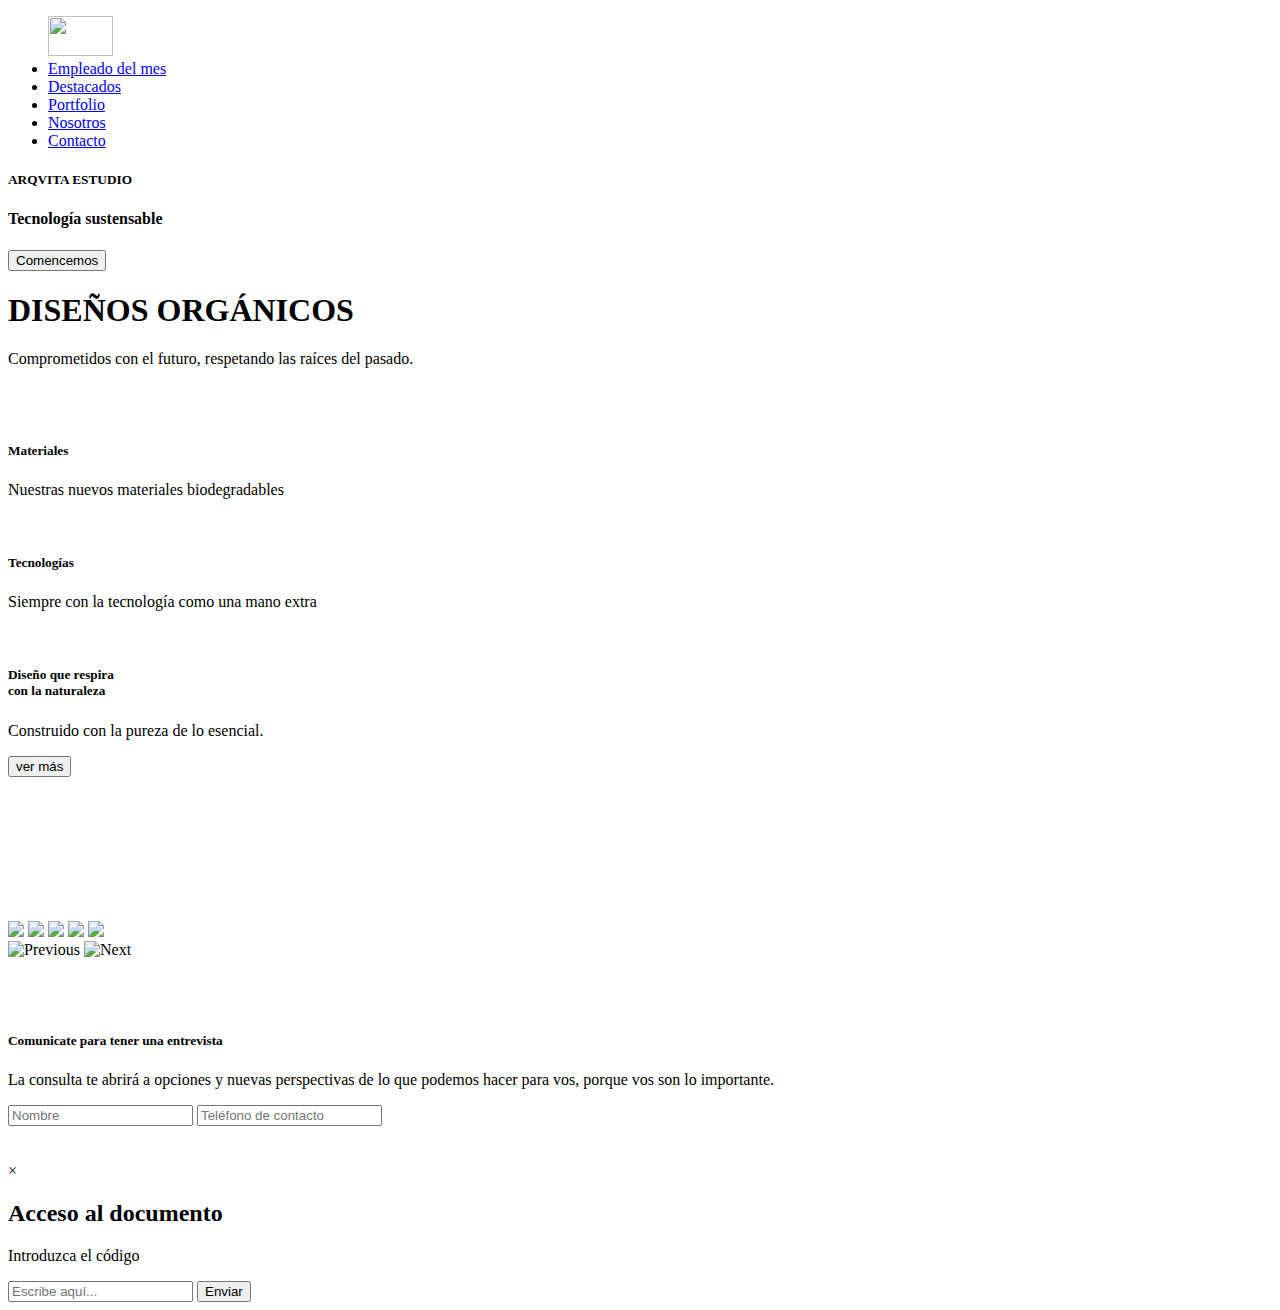
==== index.html @ 4ace9821 "Create index.html" ====
<!DOCTYPE html>
<html lang="en">

<head>
    <meta charset="UTF-8">
    <meta name="viewport" content="width=device-width, initial-scale=1.0">
    <title>ARQVITA</title>
    <link rel="shortcut icon" href="./img/logo.png" type="image/x-icon">
    <link rel="stylesheet" href="CSS/estilos.css">

    <link rel="preconnect" href="https://fonts.googleapis.com">
    <link rel="preconnect" href="https://fonts.gstatic.com" crossorigin>
    <link href="https://fonts.googleapis.com/css2?family=Jura:wght@300..700&display=swap" rel="stylesheet">

    <link rel="preconnect" href="https://fonts.googleapis.com">
    <link rel="preconnect" href="https://fonts.gstatic.com" crossorigin>
    <link
        href="https://fonts.googleapis.com/css2?family=Inter:ital,opsz,wght@0,14..32,100..900;1,14..32,100..900&display=swap"
        rel="stylesheet">
</head>

<body>

    <nav>
        <ul>
            <img src="./img/Artboard 2 1.png" alt="" class="logo" style="width: 65px; height: 40px;">
            <img src="./img/Circled Menu.png" alt="" class="filtro">
            <li><a href="#">Empleado del mes</a></li>
            <li><a href="#">Destacados</a></li>
            <li><a href="#">Portfolio</a></li>
            <li><a href="#">Nosotros</a></li>
            <li><a href="#">Contacto</a></li>
        </ul>
    </nav>

        <section class="seccion-1">
            <div class="parallax parallax-bg-2"></div>
            <div class="item-1">
                <div class="texto-1">
                    <h5>ARQVITA ESTUDIO</h5>
                    <h4>Tecnología sustensable</h4>
                </div>

                <div class="boton-1">
                    <button>Comencemos</button>
                    <img src="./img/flecha-grande.png" alt="">
                </div>
            </div>

            <div class="item-2">
                <h1>DISEÑOS ORGÁNICOS</h1>
                <p>Comprometidos con el futuro, respetando las raíces del pasado.</p>
            </div>
        </section>

    <section class="seccion-2">
        <div class="item2-1">
            <img src="./img/flecha-abajo-up.png" alt="" class="flecha-abajo">
            <img src="./img/Subtract.png" alt="" class="sustract">
            <img src="./img/Subtract-grande.png" alt="" class="sustract-grande">
        </div>

        <div class="item2-2">

            <div class="cuadrados">
                <div class="cuadrado1"></div>
                <div class="cuadrado2"></div>
            </div>

            <div class="item2-3">

                <div class="item2-izq">
                    <img src="./img/materiales.png" alt="">
                    <div class="text-1">
                        <h5>Materiales</h5>
                        <p>Nuestras nuevos materiales biodegradables</p>
                    </div>
                </div>

                <div class="item2-der">
                    <img src="./img/materiales2.png" alt="">
                    <div class="text-2">
                        <h5>Tecnologías</h5>
                        <p>Siempre con la tecnología como una mano extra </p>
                    </div>
                </div>
            </div>
        </div>


    </section>

    <section class="seccion-3">

        <div class="item3-izq">
            <div class="item3-izq-1">
                <img src="./img/contenedor-cards.png" alt="" class="contenedor">
                <img src="./img/contenedor-grande.png" alt="" class="contenedor-grande">
                <h5>Diseño que respira <br> con la naturaleza</h5>
                <p>Construido con la pureza de lo esencial.</p>
                <button>ver más</button>
            </div>

            <div class="item3-izq-2">
                <div class="grupo-1">
                    <img src="./img/roca1.png" alt="">
                    <img src="./img/roca2.png" alt="">
                </div>

                <div class="grupo-2">
                    <img src="./img/roca3.png" alt="">
                    <img src="./img/roca4.png" alt="">
                </div>
            </div>

            <div class="item3-izq-3">
                <div class="dos-cards">
                    <img src="./img/fiona.png" alt="">
                    <img src="./img/texid.png" alt="" class="texid">
                </div>
            </div>

            <div class="flechas">
                <div class="primeras">
                    <img src="./img/flecha-costado-derecha.png" alt="" class="flecha-costado-derecha">
                    <img src="./img/flecha-costado-derecha.png" alt="" class="flecha-costado-derecha">
                </div>

                <div class="segundas">
                    <img src="./img/flecha-costado-izquierda.png" alt="" class="flecha-costado-izquierda">
                    <img src="./img/flecha-costado-izquierda.png" alt="" class="flecha-costado-izquierda">
                </div>
            </div>

        </div>

        <div class="item3-der">
            <img src="./img/contenedor-redes.png" alt="" class="contenedor-redes">

            <div class="elementos">
                <img src="./img/redes.png" alt="" class="redes">
                <img src="./img/arriba.png" alt="" class="flecha-up">
                <img src="./img/fondos.png" alt="" class="fondo">
                <img src="./img/abajo.png" alt="" class="flecha-down">
            </div>
        </div>

    </section>

    <section class="seccion-4">
        <img src="./img/empleado-grande.png" alt="" class="empleado-grande">
        <img src="./img/empleado-chico.png" alt="" class="empleado-chico">
    </section>

    <section class="seccion-4">

        <div class="carousel">
            <div class="carousel-container">
                <img class="carousel-item carousel-item-1" src="./img/premio-uno.png"></img>
                <img class="carousel-item carousel-item-2" src="./img/premio-dos.png"></img>
                <img class="carousel-item carousel-item-3" src="./img/premio-tres.png"></img>
                <img class="carousel-item carousel-item-4" src="./img/premio-cuatro.png"></img>
                <img class="carousel-item carousel-item-5" src="./img/premio-cinco.png"></img>
            </div>
            <div class="carousel-controls">
                <img src="./img/left.png" alt="Previous" class="carousel-control previous" />
                <img src="./img/right.png" alt="Next" class="carousel-control next" />
            </div>
        </div>

        <img src="./img/diseñador.png" alt="" class="diseñador" style="margin-bottom: 30px;">

    </section>

    <section class="seccion-5" style="margin-bottom: 0px; margin-top: 15vh; margin-top: 0;" >

        <div class="parallax parallax-bg-3"></div>

        <div class="item-5-izq">
            <img src="./img/contenedor-entrevista.png" alt="">
            <h5>Comunicate para tener una entrevista</h5>
            <p>La consulta te abrirá a opciones y nuevas perspectivas de lo que podemos hacer para vos, porque vos son
                lo importante.</p>
            <input type="text" placeholder="Nombre" id="inputs">
            <input type="text" placeholder="Teléfono de contacto" id="inputs">
        </div>

        <div class="item-5-der">
            <img src="./img/asistente.png" alt="" class="asistente-grande">
            <img src="./img/asistente-chico.png" alt="" class="asistente-chico">
        </div>
    </section>

    <footer>
        <img src="./img/footer-grande.png" alt="">
    </footer>


    <div id="popup" class="popup">
        <div class="popup-content">
            <span class="close-btn">&times;</span>
            <h2>Acceso al documento</h2>
            <p>Introduzca el código</p>
            <input type="text" id="popup-input" placeholder="Escribe aquí...">
            <button id="submit-btn">Enviar</button>
        </div>
    </div>

    <script>
        document.addEventListener('DOMContentLoaded', function () {
            var popup = document.getElementById('popup');
            var input = document.getElementById('popup-input');
            var submitBtn = document.getElementById('submit-btn');
            var closeBtn = document.querySelector('.close-btn');

            function showPopup() {
                popup.style.display = 'block';
            }

            function hidePopup() {
                popup.style.display = 'none';
            }

            submitBtn.addEventListener('click', function () {
                var code = input.value.trim();
                if (code === 'L4NU3V4P13L') {
                    window.location.href = 'Validación de código.html';
                } else {
                    alert('Código incorrecto');
                }
            });

            closeBtn.addEventListener('click', hidePopup);

        });
    </script>

    <script src="JS/interaccion.js"></script>

</body>

</html>
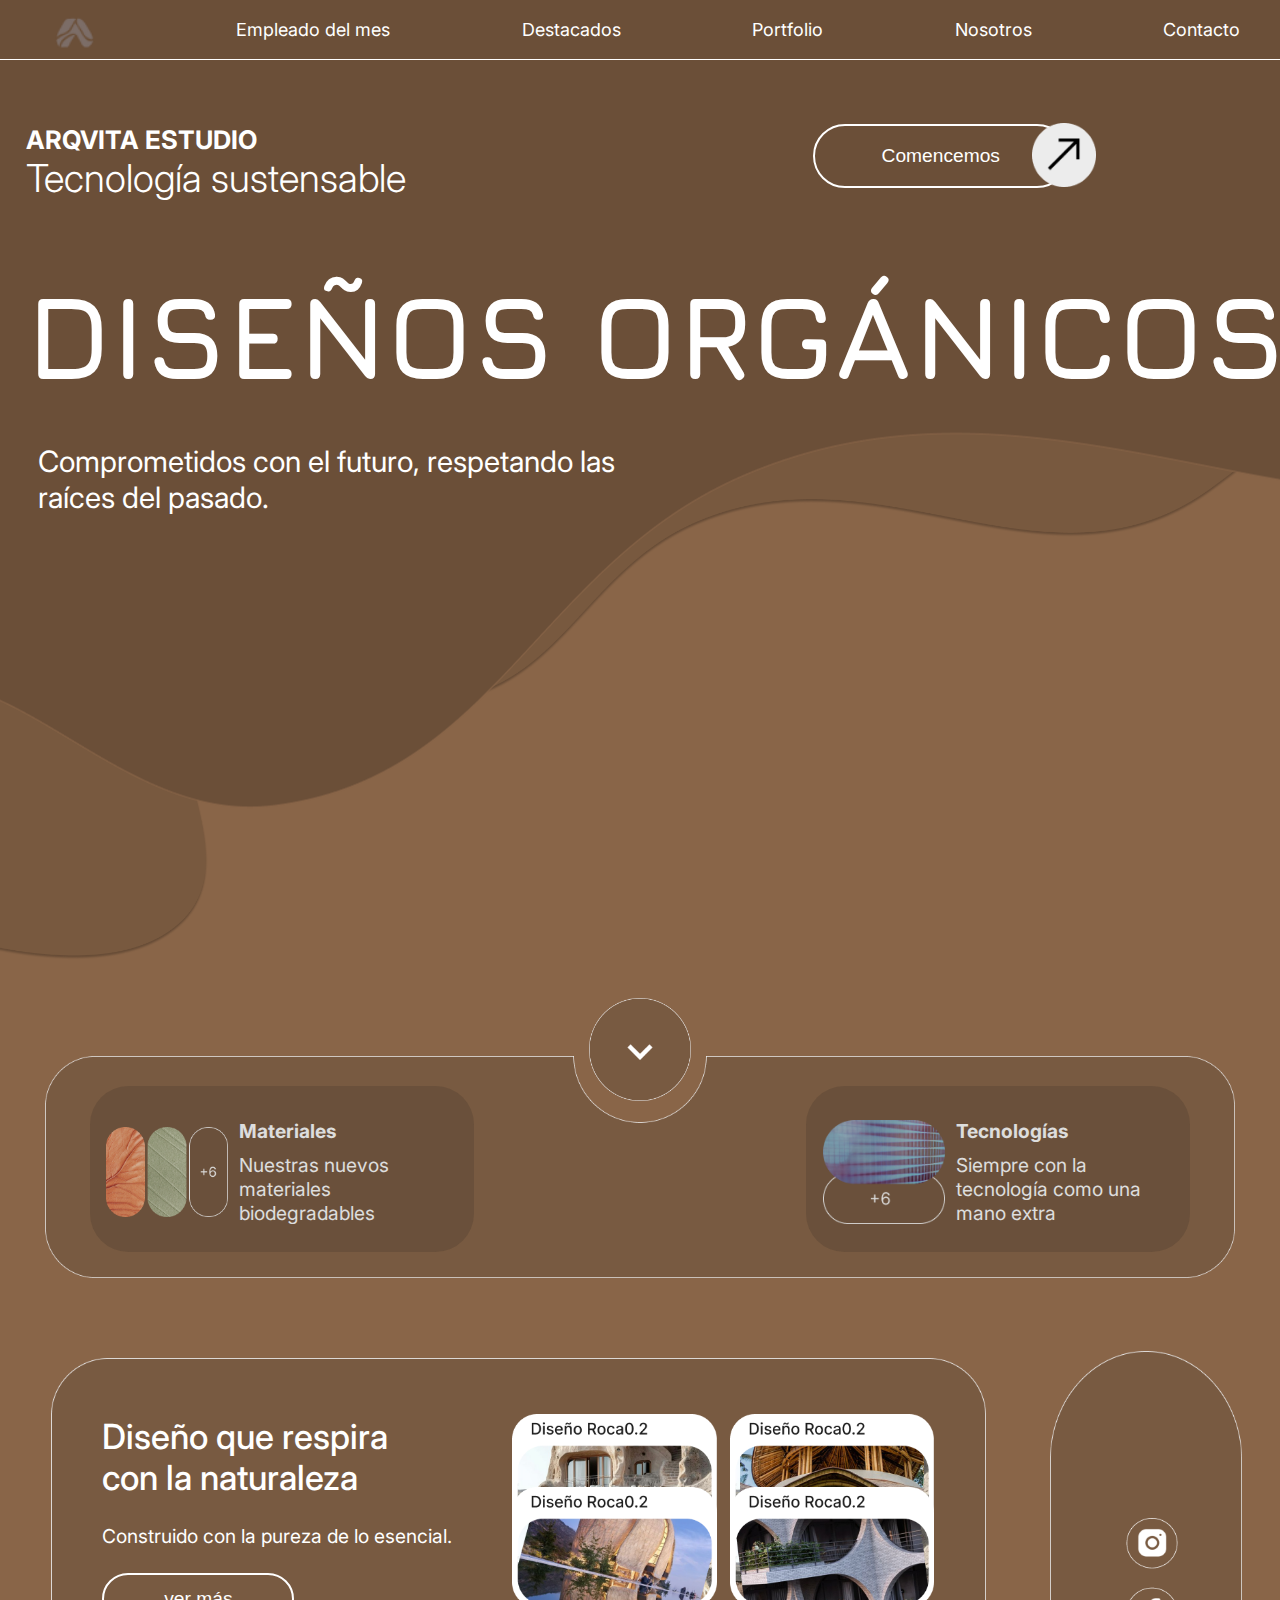
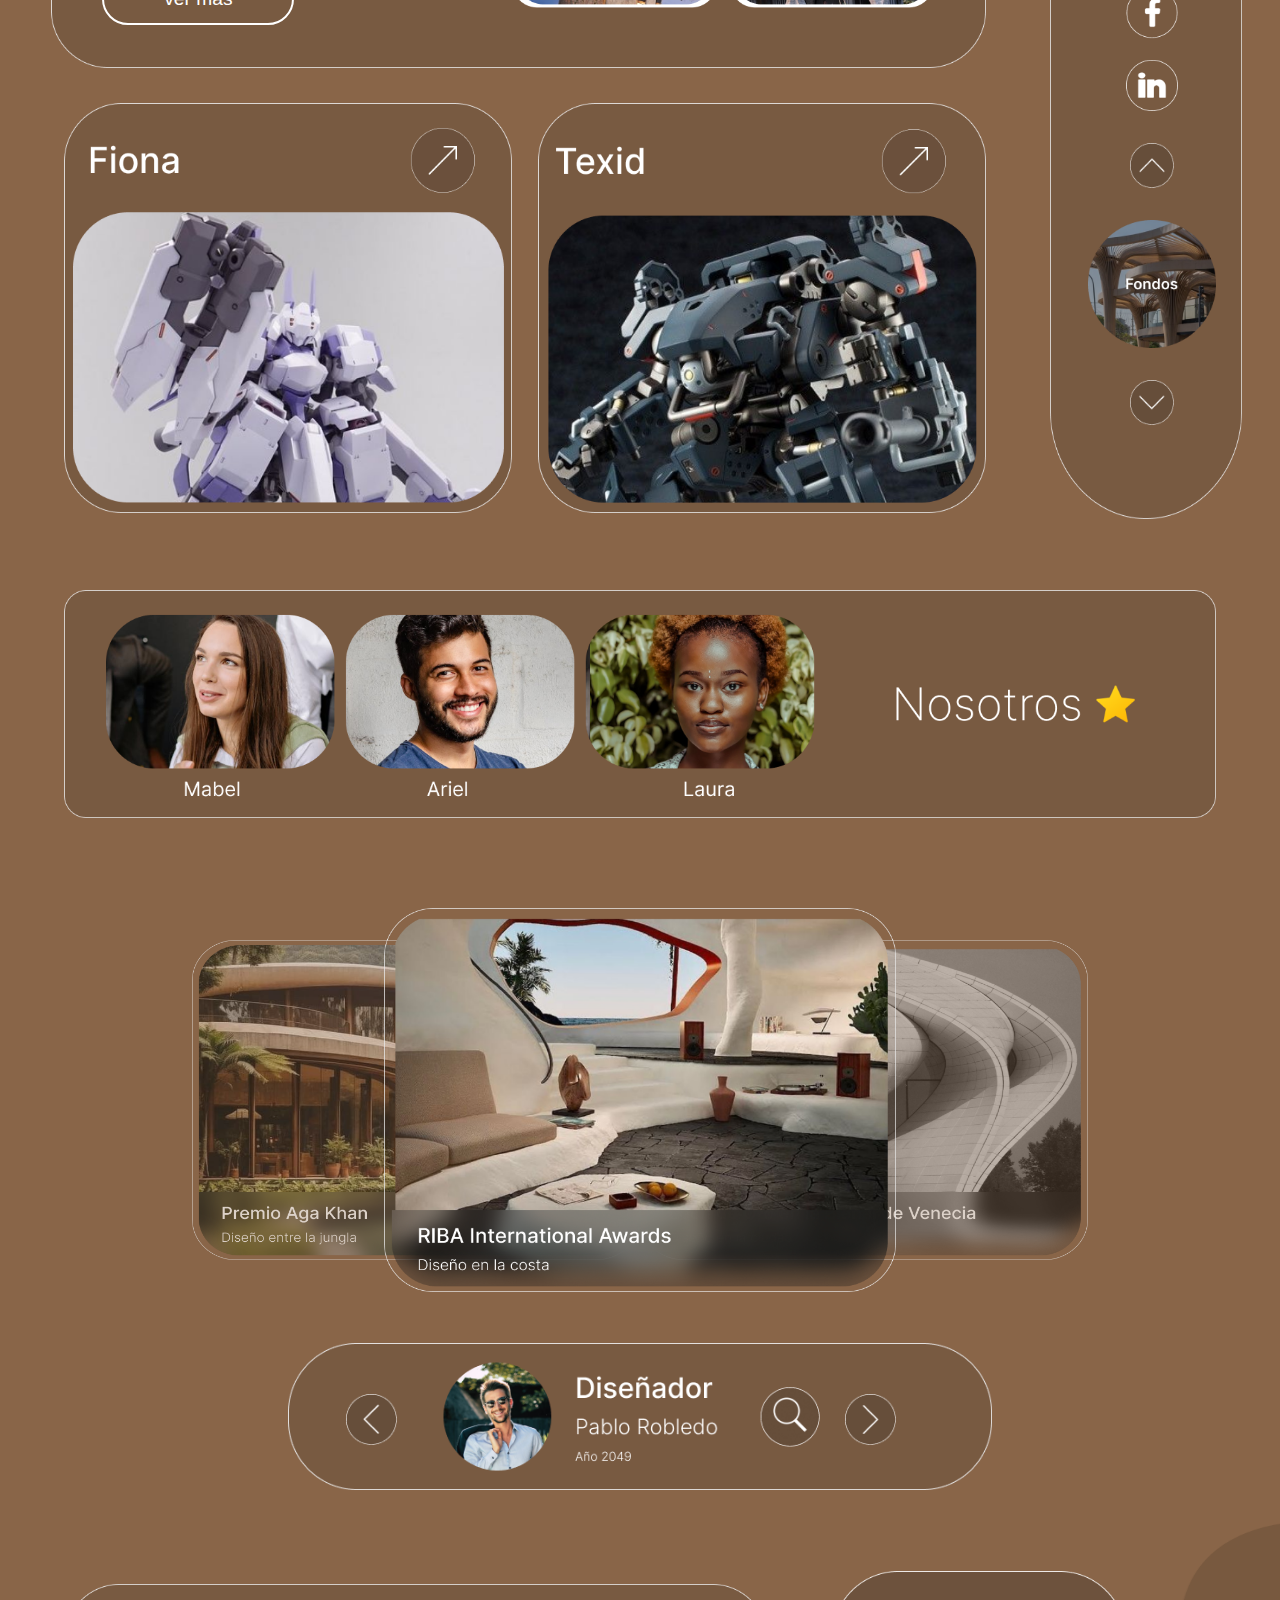
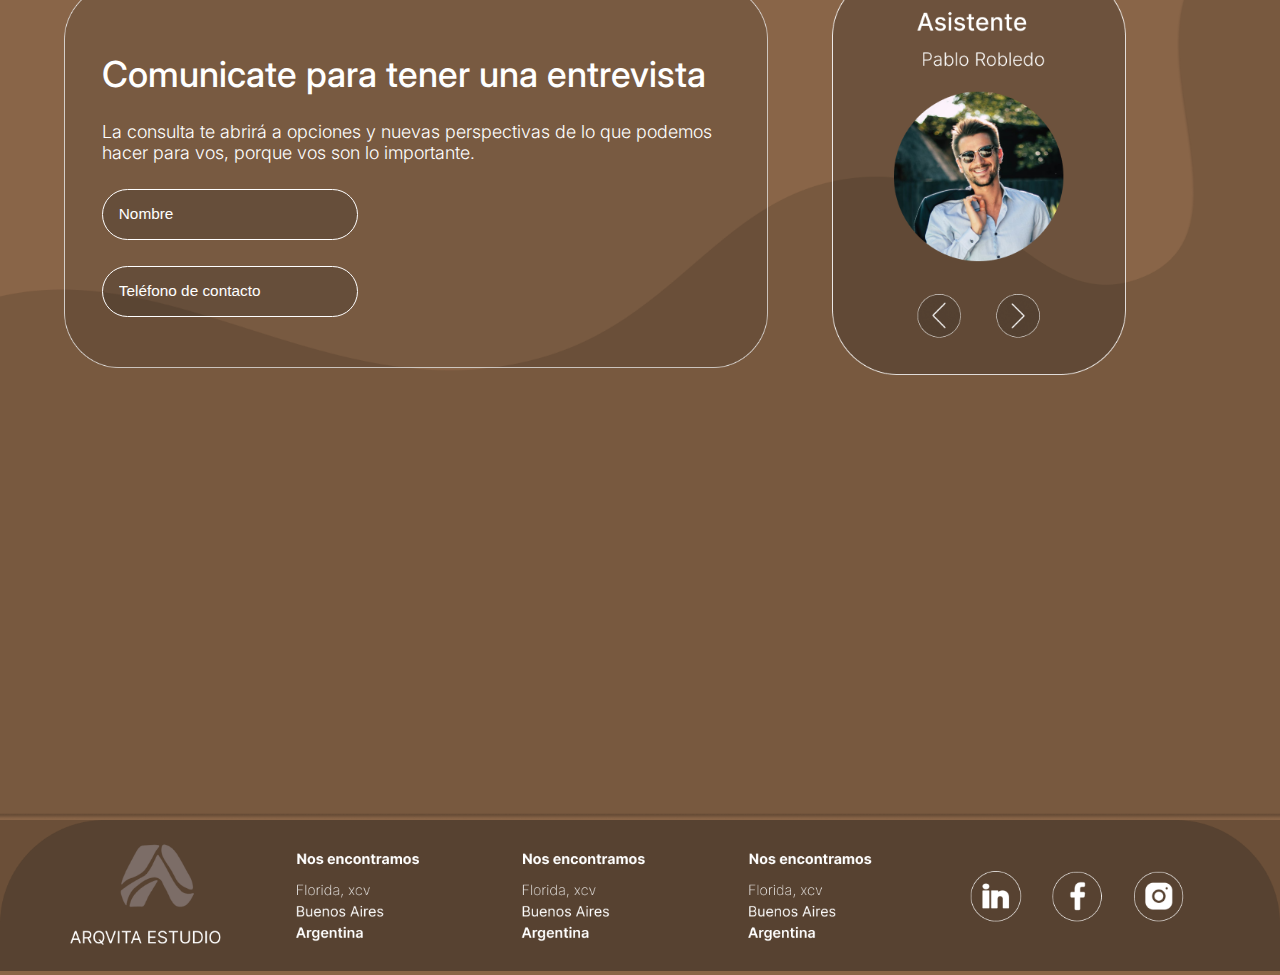
==== commit a430af2a: "Add files via upload" ====
--- a/index.html
+++ b/index.html
@@ -1,242 +1,242 @@
-<!DOCTYPE html>
-<html lang="en">
-
-<head>
-    <meta charset="UTF-8">
-    <meta name="viewport" content="width=device-width, initial-scale=1.0">
-    <title>ARQVITA</title>
-    <link rel="shortcut icon" href="./img/logo.png" type="image/x-icon">
-    <link rel="stylesheet" href="CSS/estilos.css">
-
-    <link rel="preconnect" href="https://fonts.googleapis.com">
-    <link rel="preconnect" href="https://fonts.gstatic.com" crossorigin>
-    <link href="https://fonts.googleapis.com/css2?family=Jura:wght@300..700&display=swap" rel="stylesheet">
-
-    <link rel="preconnect" href="https://fonts.googleapis.com">
-    <link rel="preconnect" href="https://fonts.gstatic.com" crossorigin>
-    <link
-        href="https://fonts.googleapis.com/css2?family=Inter:ital,opsz,wght@0,14..32,100..900;1,14..32,100..900&display=swap"
-        rel="stylesheet">
-</head>
-
-<body>
-
-    <nav>
-        <ul>
-            <img src="./img/Artboard 2 1.png" alt="" class="logo" style="width: 65px; height: 40px;">
-            <img src="./img/Circled Menu.png" alt="" class="filtro">
-            <li><a href="#">Empleado del mes</a></li>
-            <li><a href="#">Destacados</a></li>
-            <li><a href="#">Portfolio</a></li>
-            <li><a href="#">Nosotros</a></li>
-            <li><a href="#">Contacto</a></li>
-        </ul>
-    </nav>
-
-        <section class="seccion-1">
-            <div class="parallax parallax-bg-2"></div>
-            <div class="item-1">
-                <div class="texto-1">
-                    <h5>ARQVITA ESTUDIO</h5>
-                    <h4>Tecnología sustensable</h4>
-                </div>
-
-                <div class="boton-1">
-                    <button>Comencemos</button>
-                    <img src="./img/flecha-grande.png" alt="">
-                </div>
-            </div>
-
-            <div class="item-2">
-                <h1>DISEÑOS ORGÁNICOS</h1>
-                <p>Comprometidos con el futuro, respetando las raíces del pasado.</p>
-            </div>
-        </section>
-
-    <section class="seccion-2">
-        <div class="item2-1">
-            <img src="./img/flecha-abajo-up.png" alt="" class="flecha-abajo">
-            <img src="./img/Subtract.png" alt="" class="sustract">
-            <img src="./img/Subtract-grande.png" alt="" class="sustract-grande">
-        </div>
-
-        <div class="item2-2">
-
-            <div class="cuadrados">
-                <div class="cuadrado1"></div>
-                <div class="cuadrado2"></div>
-            </div>
-
-            <div class="item2-3">
-
-                <div class="item2-izq">
-                    <img src="./img/materiales.png" alt="">
-                    <div class="text-1">
-                        <h5>Materiales</h5>
-                        <p>Nuestras nuevos materiales biodegradables</p>
-                    </div>
-                </div>
-
-                <div class="item2-der">
-                    <img src="./img/materiales2.png" alt="">
-                    <div class="text-2">
-                        <h5>Tecnologías</h5>
-                        <p>Siempre con la tecnología como una mano extra </p>
-                    </div>
-                </div>
-            </div>
-        </div>
-
-
-    </section>
-
-    <section class="seccion-3">
-
-        <div class="item3-izq">
-            <div class="item3-izq-1">
-                <img src="./img/contenedor-cards.png" alt="" class="contenedor">
-                <img src="./img/contenedor-grande.png" alt="" class="contenedor-grande">
-                <h5>Diseño que respira <br> con la naturaleza</h5>
-                <p>Construido con la pureza de lo esencial.</p>
-                <button>ver más</button>
-            </div>
-
-            <div class="item3-izq-2">
-                <div class="grupo-1">
-                    <img src="./img/roca1.png" alt="">
-                    <img src="./img/roca2.png" alt="">
-                </div>
-
-                <div class="grupo-2">
-                    <img src="./img/roca3.png" alt="">
-                    <img src="./img/roca4.png" alt="">
-                </div>
-            </div>
-
-            <div class="item3-izq-3">
-                <div class="dos-cards">
-                    <img src="./img/fiona.png" alt="">
-                    <img src="./img/texid.png" alt="" class="texid">
-                </div>
-            </div>
-
-            <div class="flechas">
-                <div class="primeras">
-                    <img src="./img/flecha-costado-derecha.png" alt="" class="flecha-costado-derecha">
-                    <img src="./img/flecha-costado-derecha.png" alt="" class="flecha-costado-derecha">
-                </div>
-
-                <div class="segundas">
-                    <img src="./img/flecha-costado-izquierda.png" alt="" class="flecha-costado-izquierda">
-                    <img src="./img/flecha-costado-izquierda.png" alt="" class="flecha-costado-izquierda">
-                </div>
-            </div>
-
-        </div>
-
-        <div class="item3-der">
-            <img src="./img/contenedor-redes.png" alt="" class="contenedor-redes">
-
-            <div class="elementos">
-                <img src="./img/redes.png" alt="" class="redes">
-                <img src="./img/arriba.png" alt="" class="flecha-up">
-                <img src="./img/fondos.png" alt="" class="fondo">
-                <img src="./img/abajo.png" alt="" class="flecha-down">
-            </div>
-        </div>
-
-    </section>
-
-    <section class="seccion-4">
-        <img src="./img/empleado-grande.png" alt="" class="empleado-grande">
-        <img src="./img/empleado-chico.png" alt="" class="empleado-chico">
-    </section>
-
-    <section class="seccion-4">
-
-        <div class="carousel">
-            <div class="carousel-container">
-                <img class="carousel-item carousel-item-1" src="./img/premio-uno.png"></img>
-                <img class="carousel-item carousel-item-2" src="./img/premio-dos.png"></img>
-                <img class="carousel-item carousel-item-3" src="./img/premio-tres.png"></img>
-                <img class="carousel-item carousel-item-4" src="./img/premio-cuatro.png"></img>
-                <img class="carousel-item carousel-item-5" src="./img/premio-cinco.png"></img>
-            </div>
-            <div class="carousel-controls">
-                <img src="./img/left.png" alt="Previous" class="carousel-control previous" />
-                <img src="./img/right.png" alt="Next" class="carousel-control next" />
-            </div>
-        </div>
-
-        <img src="./img/diseñador.png" alt="" class="diseñador" style="margin-bottom: 30px;">
-
-    </section>
-
-    <section class="seccion-5" style="margin-bottom: 0px; margin-top: 15vh; margin-top: 0;" >
-
-        <div class="parallax parallax-bg-3"></div>
-
-        <div class="item-5-izq">
-            <img src="./img/contenedor-entrevista.png" alt="">
-            <h5>Comunicate para tener una entrevista</h5>
-            <p>La consulta te abrirá a opciones y nuevas perspectivas de lo que podemos hacer para vos, porque vos son
-                lo importante.</p>
-            <input type="text" placeholder="Nombre" id="inputs">
-            <input type="text" placeholder="Teléfono de contacto" id="inputs">
-        </div>
-
-        <div class="item-5-der">
-            <img src="./img/asistente.png" alt="" class="asistente-grande">
-            <img src="./img/asistente-chico.png" alt="" class="asistente-chico">
-        </div>
-    </section>
-
-    <footer>
-        <img src="./img/footer-grande.png" alt="">
-    </footer>
-
-
-    <div id="popup" class="popup">
-        <div class="popup-content">
-            <span class="close-btn">&times;</span>
-            <h2>Acceso al documento</h2>
-            <p>Introduzca el código</p>
-            <input type="text" id="popup-input" placeholder="Escribe aquí...">
-            <button id="submit-btn">Enviar</button>
-        </div>
-    </div>
-
-    <script>
-        document.addEventListener('DOMContentLoaded', function () {
-            var popup = document.getElementById('popup');
-            var input = document.getElementById('popup-input');
-            var submitBtn = document.getElementById('submit-btn');
-            var closeBtn = document.querySelector('.close-btn');
-
-            function showPopup() {
-                popup.style.display = 'block';
-            }
-
-            function hidePopup() {
-                popup.style.display = 'none';
-            }
-
-            submitBtn.addEventListener('click', function () {
-                var code = input.value.trim();
-                if (code === 'L4NU3V4P13L') {
-                    window.location.href = 'Validación de código.html';
-                } else {
-                    alert('Código incorrecto');
-                }
-            });
-
-            closeBtn.addEventListener('click', hidePopup);
-
-        });
-    </script>
-
-    <script src="JS/interaccion.js"></script>
-
-</body>
-
-</html>
+<!DOCTYPE html>
+<html lang="en">
+
+<head>
+    <meta charset="UTF-8">
+    <meta name="viewport" content="width=device-width, initial-scale=1.0">
+    <title>ARQVITA</title>
+    <link rel="shortcut icon" href="./img/logo.png" type="image/x-icon">
+    <link rel="stylesheet" href="CSS/estilos.css">
+
+    <link rel="preconnect" href="https://fonts.googleapis.com">
+    <link rel="preconnect" href="https://fonts.gstatic.com" crossorigin>
+    <link href="https://fonts.googleapis.com/css2?family=Jura:wght@300..700&display=swap" rel="stylesheet">
+
+    <link rel="preconnect" href="https://fonts.googleapis.com">
+    <link rel="preconnect" href="https://fonts.gstatic.com" crossorigin>
+    <link
+        href="https://fonts.googleapis.com/css2?family=Inter:ital,opsz,wght@0,14..32,100..900;1,14..32,100..900&display=swap"
+        rel="stylesheet">
+</head>
+
+<body>
+
+    <nav>
+        <ul>
+            <img src="./img/Artboard 2 1.png" alt="" class="logo" style="width: 65px; height: 40px;">
+            <img src="./img/Circled Menu.png" alt="" class="filtro">
+            <li><a href="#">Empleado del mes</a></li>
+            <li><a href="#">Destacados</a></li>
+            <li><a href="#">Portfolio</a></li>
+            <li><a href="#">Nosotros</a></li>
+            <li><a href="#">Contacto</a></li>
+        </ul>
+    </nav>
+
+        <section class="seccion-1">
+            <div class="parallax parallax-bg-2"></div>
+            <div class="item-1">
+                <div class="texto-1">
+                    <h5>ARQVITA ESTUDIO</h5>
+                    <h4>Tecnología sustensable</h4>
+                </div>
+
+                <div class="boton-1">
+                    <button>Comencemos</button>
+                    <img src="./img/flecha-grande.png" alt="">
+                </div>
+            </div>
+
+            <div class="item-2">
+                <h1>DISEÑOS ORGÁNICOS</h1>
+                <p>Comprometidos con el futuro, respetando las raíces del pasado.</p>
+            </div>
+        </section>
+
+    <section class="seccion-2">
+        <div class="item2-1">
+            <img src="./img/flecha-abajo-up.png" alt="" class="flecha-abajo">
+            <img src="./img/Subtract.png" alt="" class="sustract">
+            <img src="./img/Subtract-grande.png" alt="" class="sustract-grande">
+        </div>
+
+        <div class="item2-2">
+
+            <div class="cuadrados">
+                <div class="cuadrado1"></div>
+                <div class="cuadrado2"></div>
+            </div>
+
+            <div class="item2-3">
+
+                <div class="item2-izq">
+                    <img src="./img/materiales.png" alt="">
+                    <div class="text-1">
+                        <h5>Materiales</h5>
+                        <p>Nuestras nuevos materiales biodegradables</p>
+                    </div>
+                </div>
+
+                <div class="item2-der">
+                    <img src="./img/materiales2.png" alt="">
+                    <div class="text-2">
+                        <h5>Tecnologías</h5>
+                        <p>Siempre con la tecnología como una mano extra </p>
+                    </div>
+                </div>
+            </div>
+        </div>
+
+
+    </section>
+
+    <section class="seccion-3">
+
+        <div class="item3-izq">
+            <div class="item3-izq-1">
+                <img src="./img/contenedor-cards.png" alt="" class="contenedor">
+                <img src="./img/contenedor-grande.png" alt="" class="contenedor-grande">
+                <h5>Diseño que respira <br> con la naturaleza</h5>
+                <p>Construido con la pureza de lo esencial.</p>
+                <button>ver más</button>
+            </div>
+
+            <div class="item3-izq-2">
+                <div class="grupo-1">
+                    <img src="./img/roca1.png" alt="">
+                    <img src="./img/roca2.png" alt="">
+                </div>
+
+                <div class="grupo-2">
+                    <img src="./img/roca3.png" alt="">
+                    <img src="./img/roca4.png" alt="">
+                </div>
+            </div>
+
+            <div class="item3-izq-3">
+                <div class="dos-cards">
+                    <img src="./img/fiona.png" alt="">
+                    <img src="./img/texid.png" alt="" class="texid">
+                </div>
+            </div>
+
+            <div class="flechas">
+                <div class="primeras">
+                    <img src="./img/flecha-costado-derecha.png" alt="" class="flecha-costado-derecha">
+                    <img src="./img/flecha-costado-derecha.png" alt="" class="flecha-costado-derecha">
+                </div>
+
+                <div class="segundas">
+                    <img src="./img/flecha-costado-izquierda.png" alt="" class="flecha-costado-izquierda">
+                    <img src="./img/flecha-costado-izquierda.png" alt="" class="flecha-costado-izquierda">
+                </div>
+            </div>
+
+        </div>
+
+        <div class="item3-der">
+            <img src="./img/contenedor-redes.png" alt="" class="contenedor-redes">
+
+            <div class="elementos">
+                <img src="./img/redes.png" alt="" class="redes">
+                <img src="./img/arriba.png" alt="" class="flecha-up">
+                <img src="./img/fondos.png" alt="" class="fondo">
+                <img src="./img/abajo.png" alt="" class="flecha-down">
+            </div>
+        </div>
+
+    </section>
+
+    <section class="seccion-4">
+        <img src="./img/empleado-grande.png" alt="" class="empleado-grande">
+        <img src="./img/empleado-chico.png" alt="" class="empleado-chico">
+    </section>
+
+    <section class="seccion-4">
+
+        <div class="carousel">
+            <div class="carousel-container">
+                <img class="carousel-item carousel-item-1" src="./img/premio-uno.png"></img>
+                <img class="carousel-item carousel-item-2" src="./img/premio-dos.png"></img>
+                <img class="carousel-item carousel-item-3" src="./img/premio-tres.png"></img>
+                <img class="carousel-item carousel-item-4" src="./img/premio-cuatro.png"></img>
+                <img class="carousel-item carousel-item-5" src="./img/premio-cinco.png"></img>
+            </div>
+            <div class="carousel-controls">
+                <img src="./img/left.png" alt="Previous" class="carousel-control previous" />
+                <img src="./img/right.png" alt="Next" class="carousel-control next" />
+            </div>
+        </div>
+
+        <img src="./img/diseñador.png" alt="" class="diseñador" style="margin-bottom: 30px;">
+
+    </section>
+
+    <section class="seccion-5" style="margin-bottom: 0px; margin-top: 15vh; margin-top: 0;" >
+
+        <div class="parallax parallax-bg-3"></div>
+
+        <div class="item-5-izq">
+            <img src="./img/contenedor-entrevista.png" alt="">
+            <h5>Comunicate para tener una entrevista</h5>
+            <p>La consulta te abrirá a opciones y nuevas perspectivas de lo que podemos hacer para vos, porque vos son
+                lo importante.</p>
+            <input type="text" placeholder="Nombre" id="inputs">
+            <input type="text" placeholder="Teléfono de contacto" id="inputs">
+        </div>
+
+        <div class="item-5-der">
+            <img src="./img/asistente.png" alt="" class="asistente-grande">
+            <img src="./img/asistente-chico.png" alt="" class="asistente-chico">
+        </div>
+    </section>
+
+    <footer>
+        <img src="./img/footer-grande.png" alt="">
+    </footer>
+
+
+    <div id="popup" class="popup">
+        <div class="popup-content">
+            <span class="close-btn">&times;</span>
+            <h2>Acceso al documento</h2>
+            <p>Introduzca el código</p>
+            <input type="text" id="popup-input" placeholder="Escribe aquí...">
+            <button id="submit-btn">Enviar</button>
+        </div>
+    </div>
+
+    <script>
+        document.addEventListener('DOMContentLoaded', function () {
+            var popup = document.getElementById('popup');
+            var input = document.getElementById('popup-input');
+            var submitBtn = document.getElementById('submit-btn');
+            var closeBtn = document.querySelector('.close-btn');
+
+            function showPopup() {
+                popup.style.display = 'block';
+            }
+
+            function hidePopup() {
+                popup.style.display = 'none';
+            }
+
+            submitBtn.addEventListener('click', function () {
+                var code = input.value.trim();
+                if (code === 'L4NU3V4P13L') {
+                    window.location.href = 'Validación de código.html';
+                } else {
+                    alert('Código incorrecto');
+                }
+            });
+
+            closeBtn.addEventListener('click', hidePopup);
+
+        });
+    </script>
+
+    <script src="JS/interaccion.js"></script>
+
+</body>
+
+</html>--- a/CSS/estilos.css
+++ b/CSS/estilos.css
@@ -0,0 +1,1090 @@
+*,
+* ::before,
+*::after {
+    box-sizing: border-box;
+
+}
+
+* {
+    margin: 0;
+    padding: 0;
+
+}
+
+html {
+    height: 100%;
+}
+
+body {
+    font-family: "Inter", sans-serif;
+    background-color: #896548;
+    color: #ffffff;
+    overflow-x: hidden;
+
+}
+
+h1 {
+    font-family: "Jura", sans-serif;
+    font-size: 118px;
+}
+
+button {
+    border-radius: 36px;
+    border: 0.22vw solid white;
+    background: transparent;
+    color: white;
+    padding: 1.5vw 2vw;
+    font-size: 1.5vw;
+    cursor: pointer;
+    text-align: center;
+    display: inline-block;
+    width: 20vw;
+    font-weight: 300;
+}
+
+/*-----------NAVBAR-----------*/
+
+nav {
+    position: relative;
+    display: flex;
+    background: #6B4F38;
+    width: 100%;
+    height: 60px;
+    border-bottom: 1px solid #ffffff;
+    z-index: 2;
+}
+
+nav ul {
+    display: flex;
+    font-family: "Inter", sans-serif;
+    align-items: center;
+    justify-content: space-between;
+    list-style: none;
+    width: 100%;
+    padding: 10px 40px;
+
+}
+
+nav ul:first-child {
+    justify-self: flex-start;
+}
+
+
+nav ul li a {
+    display: inline-block;
+    color: white;
+    font-size: 18px;
+    text-decoration: none;
+    justify-self: flex-end;
+}
+
+
+.filtro {
+    display: none;
+}
+
+/*-----------PRIMERA SECCIÓN-----------*/
+.seccion-1 {
+    position: relative;
+    height: 100vh; 
+    overflow: hidden;
+    background: url('../img/arriba1.png') no-repeat center top; 
+    background-size: cover; 
+    top: 0;
+    z-index: 0;
+}
+
+.parallax-bg-2 {
+    background: url('../img/arriba2.png') no-repeat center center fixed; 
+    position: absolute;
+    top: 0; 
+    left: 0;
+    width: 100%;
+    height: 100%;
+    opacity: 1; 
+    z-index: -1; 
+}
+
+
+.item-1 {
+    display: grid;
+    grid-template-columns: repeat(auto-fill, minmax(150px, 1fr));
+    column-gap: 33vw;
+    row-gap: 5vw;
+    justify-content: center;
+    margin: 5% 0 0 0;
+    max-width: 90vw;
+}
+
+.item-1 {
+    margin-left: 2vw;
+    margin-right: auto;
+}
+
+
+.item-1 h5 {
+    font-size: 2vw;
+    font-weight: 700;
+
+}
+
+.item-1 h4 {
+    font-size: 3vw;
+    font-weight: 300;
+    width: 450px;
+
+}
+
+.boton-1 img {
+    display: flex;
+    margin-left: 60%;
+    margin-top: -18%;
+    width: 5vw;
+}
+
+.item-2 h1 {
+    padding-top: 5%;
+    margin-left: 2%;
+    max-width: 1270px;
+    width: 100%;
+}
+
+.item-2 p {
+    display: grid;
+    grid-template-columns: repeat(auto-fit, minmax(150px, 1fr));
+    grid-row: 2;
+    padding-top: 3%;
+    width: 630px;
+    margin-left: 3%;
+    font-size: 2.3vw;
+}
+
+/*-----------SEGUNDA SECCIÓN-----------*/
+.item2-1 {
+    margin-top: 0%;
+    justify-content: center;
+
+}
+
+.sustract {
+    display: none;
+}
+
+.sustract-grande {
+    display: flex;
+    justify-content: center;
+    width: 95vw;
+    margin: -7.5% auto 0 auto;
+    padding: 1%;
+}
+
+.flecha-abajo {
+    display: flex;
+    justify-content: center;
+    max-width: 8vw;
+    width: 100%;
+    margin: 3% auto;
+    height: auto;
+}
+
+.item2-2 {
+    display: grid;
+    row-gap: 1rem;
+    width: 100%;
+    margin-top: -16%;
+}
+
+.item2-3 {
+    display: flex;
+    flex-direction: row;
+    justify-content: space-around;
+    justify-items: center;
+    gap: 12vw;
+}
+
+.cuadrados {
+    display: flex;
+    justify-content: center;
+    align-items: center;
+    width: 100%;
+    column-gap: 26vw;
+    margin: 0 auto;
+}
+
+.cuadrado1,
+.cuadrado2 {
+    background-color: #1E1E1E;
+    opacity: 15%;
+    width: 30vw;
+    aspect-ratio: 2 / 1;
+    height: 13vw;
+    border-radius: 3vw;
+    margin: 0;
+}
+
+.item2-izq,
+.item2-der {
+    display: flex;
+    align-items: center;
+    justify-items: center;
+    justify-content: flex-start;
+    margin-top: -15%;
+    gap: 0.9vw;
+}
+
+.item2-izq img,
+.item2-der img {
+    width: 9.5vw;
+}
+
+.text-1,
+.text-2 {
+    display: flex;
+    flex-direction: column;
+    width: 17vw;
+}
+
+.text-1 p,
+.text-2 p {
+    font-size: 1.5vw;
+}
+
+.text-1 h5,
+.text-2 h5 {
+    padding-bottom: 5%;
+    font-size: 1.5vw;
+}
+
+/*----------SECCIÓN 3---------*/
+.seccion-3 {
+    display: grid;
+    grid-template-columns: 70% 30%;
+    column-gap: 12vw;
+    height: 60vw;
+    align-content: center;
+}
+
+.item3-izq {
+    display: flex;
+    justify-content: space-around;
+    flex-direction: row;
+    align-items: center;
+    margin-left: 4vw;
+    width: 100%;
+}
+
+.dos-cards {
+    display: flex;
+    flex-direction: row;
+    margin-left: -72vw;
+    margin-top: 40vw;
+    gap: 2vw;
+}
+
+.dos-cards img {
+    width: 35vw;
+}
+
+.flecha-costado-derecha,
+.flecha-costado-izquierda {
+    display: none;
+}
+
+.contenedor {
+    width: 73vw;
+    margin-top: -35vw;
+}
+
+.contenedor-grande {
+    display: none;
+}
+
+.contenedor-redes {
+    display: flex;
+    justify-items: flex-end;
+    width: 15vw;
+    height: 60vw;
+    margin-top: 12.5vw;
+    margin-right: 4vw;
+
+}
+
+.item3-izq h5 {
+    font-weight: 500;
+    font-size: 2.7vw;
+    margin-left: 4vw;
+    margin-top: -20vw;
+}
+
+.item3-izq p {
+    font-size: 1.5vw;
+    padding: 2vw 0;
+    margin-left: 4vw;
+}
+
+.item3-izq button {
+    padding: 1vw;
+    width: 15vw;
+    margin-left: 4vw;
+}
+
+.item3-izq-2 {
+    display: flex;
+    flex-direction: column;
+    justify-content: space-around;
+    width: 100%;
+}
+
+.grupo-1,
+.grupo-2 {
+    display: flex;
+    flex-direction: row;
+    margin-left: -37vw;
+    gap: 1vw;
+}
+
+.grupo-1 {
+    margin-top: -22vw;
+}
+
+.grupo-2 {
+    margin-top: -15vh;
+}
+
+.grupo-1 img,
+.grupo-2 img {
+    width: 16vw;
+}
+
+.elementos {
+    display: flex;
+    flex-direction: column;
+    margin-top: -47vw;
+    margin-left: 3.5vw;
+    width: 30%;
+    align-items: center;
+    margin-right: 4vw;
+}
+
+.redes {
+    width: 4vw;
+}
+
+.flecha-up,
+.flecha-down {
+    margin: 2.5vw auto;
+    width: 3.5vw;
+}
+
+.fondo {
+    width: 10vw;
+}
+
+
+/*--------SECCIÓN 4----------*/
+
+.seccion-4 {
+    display: grid;
+    grid-template-columns: 1fr;
+    justify-content: center;
+    align-items: center;
+    justify-items: center;
+    margin-top: 12vw;
+}
+
+.empleado-grande {
+    width: 90vw;
+}
+
+.empleado-chico {
+    display: none;
+}
+
+/*---------------SECCIÓN 4: CAROUSEL----------------*/
+
+.carousel-container {
+    display: flex; 
+    justify-content: center; 
+    align-items: center; 
+    height: 20vw;
+    margin: 0 auto;
+    position: relative;
+}
+
+.carousel {
+    width: 50vw; 
+    margin: 0 auto; 
+}
+
+
+.carousel-item {
+    height: 25vw;
+    opacity: 0;
+    position: absolute;
+    transition: all 0.3s ease-in-out;
+    width: 35vw;
+    z-index: 0;
+    background-size: contain;
+}
+
+.carousel-item-1 {
+    left: 15%;
+    opacity: .7;
+    transform: translateX(-50%);
+}
+
+.carousel-item-2 {
+    left: 30%;
+    transform: translateX(-50%);
+}
+
+.carousel-item-3 {
+    height: 30vw;
+    opacity: 1;
+    left: 50%;
+    transform: translateX(-50%);
+    width: 40vw;
+    z-index: 2;
+}
+
+.carousel-item-4 {
+    left: 70%;
+    transform: translateX(-50%);
+}
+
+.carousel-item-5 {
+    left: 85%;
+    opacity: .7;
+    transform: translateX(-50%);
+}
+
+.carousel-controls {
+    cursor: pointer;
+    display: flex;
+    justify-content: center;
+    position: relative;
+    margin: 13vw 0 0 -3vw;
+    z-index: 5;
+    height: 4vw;
+    gap: 35vw;
+}
+
+.carousel-controls button {
+    background-color: transparent;
+    border: 0;
+    cursor: pointer;
+    font-size: 30px;
+    margin: 0 50px;
+    padding: 0 12px;
+    text-transform: capitalize;
+}
+
+.carousel-controls-button:focus {
+
+    outline: none;
+}
+
+.carousel-controls-previous {
+    position: relative;
+}
+
+
+.carousel-controls-previous::before {
+    border: solid #f1f1f1;
+    border-width: 0 5px 5px 0;
+    content: ' ';
+    display: inline-block;
+    height: 5px;
+    left: -30px;
+    padding: 10px;
+    position: absolute;
+    top: 25%;
+    transform: rotate(135deg) translateY(-50%);
+    transition: left 0.15s ease-in-out;
+    width: 5px;
+
+}
+
+.carousel-controls-previous:hover::before {
+    left: -40px;
+}
+
+.carousel-controls-next {
+    position: relative;
+    top: -8%;
+}
+
+.carousel-controls-next::before {
+    border: solid #f1f1f1;
+    border-width: 0 5px 5px 0;
+    content: ' ';
+    display: inline-block;
+    height: 5px;
+    padding: 10px;
+    position: absolute;
+    right: -30px;
+    top: 45;
+    transform: rotate(-45deg) translateY(-50%);
+    transition: right 0.15s ease-in-out;
+    width: 5px;
+
+}
+
+.carousel-controls-next:hover:before {
+    right: -40px;
+
+}
+
+.carousel-nav {
+    bottom: -15px;
+    display: flex;
+    justify-content: center;
+    list-style: none;
+    padding: 0;
+    position: absolute;
+    width: 100%;
+}
+
+.carousel nav li {
+    background-color: #ccc;
+    border-radius: 50%;
+    height: 10px;
+    margin: 0 16px;
+    width: 10px;
+}
+
+.carousel-nav li.carousel-item-selected {
+    background: #555;
+
+}
+
+.diseñador{
+    width: 55vw;
+    justify-content: center;
+    align-items: center;
+    justify-items: center;
+    margin: -8vw 20vw 0 20vw;
+}
+
+/*-----------SECCIÓN 5----------*/
+
+.seccion-5 {
+    display: flex; 
+    flex-direction: row; 
+    flex-wrap: wrap; 
+    margin: 10vw 0 0 0vw; /* Aumenta el margen superior aquí */
+    gap: 5vw;
+    position: relative;
+    height: 100vh; 
+    background-color: #6B4F38;
+    overflow: hidden;
+    background: url('../img/abajo2.png') no-repeat center center; 
+    background-size: cover; 
+    z-index: 0;
+}
+
+.parallax-bg-3 {
+    background: url('../img/abajo1.png') no-repeat center center fixed; 
+    position: absolute;
+    top: 0; 
+    left: 0;
+    width: 100%;
+    height: 100%;
+    opacity: 1; 
+    z-index: -1; 
+}
+
+
+.item-5-izq img{
+    width: 55vw;
+    margin-left: 5vw;
+    height: 30vw;
+    margin-top: 5vw;
+}
+
+.item-5-izq h5{
+font-size: 2.8vw;
+font-weight: 500;
+margin-top: -25vw;
+margin-left: 8vw;
+}
+
+
+.item-5-izq p{
+    font-size: 1.4vw;
+    font-weight: 300;
+    width: 49vw;
+    margin-left: 8vw;
+    margin-top: 2vw;
+}
+
+.item-5-izq input{
+    position: relative;
+    z-index: 4;
+    display: flex;
+    flex-direction: column;
+    width: 20vw;
+    height: 4vw;
+    border: 0.5px solid #fff;
+    border-radius: 73px;
+    background-color: rgba(30, 30, 30, 20%);
+    margin-top: 2vw;
+    margin-left: 8vw;
+    padding-left: 1.2vw;
+    font-size: 1.2vw;
+}
+
+.item-5-izq input::placeholder{
+    color: #fff;
+}
+
+.asistente-grande{
+    margin-top: 4vw;
+    width: 23vw;
+    z-index: 4;
+
+}
+
+.asistente-chico{
+    display: none;
+}
+
+/*----------POP UP--------*/
+
+.popup {
+    display: none;
+    position: fixed;
+    top: 0;
+    left: 0;
+    width: 100vw;
+    height: 100vh;
+    background-color: rgba(0, 0, 0, 0.5);
+    display: flex;
+    justify-content: center;
+    align-items: center;
+    z-index: 5;
+
+}
+
+.popup-content {
+    background-color: #896548;
+    padding: 20px;
+    border-radius: 10px;
+    position: relative;
+    width: 50vw;
+}
+
+.close-btn {
+    position: absolute;
+    top: 1vw;
+    right: 2vw;
+    cursor: pointer;
+    font-size: 3vw;
+}
+
+
+.popup-content input[type="text"] {
+    width: 100%;
+    padding: 10px;
+    margin: 10px 0;
+    border: 1px solid #ccc;
+    border-radius: 5px;
+    box-sizing: border-box;
+    font-family: "Inter", sans-serif;
+}
+
+.popup-content h2 {
+    font-family: "Jura", sans-serif;
+    margin-left: 7vw;
+    margin-top: 1vw;
+    font-size: 3vw;
+    width: 50vw;
+
+}
+
+.popup-content p {
+    margin-left: 15vw;
+    margin-top: 1%;
+    margin-bottom: 3%;
+    font-size: 1.7vw;
+}
+
+.popup-content button {
+    margin-left: 14vw;
+    margin-top: 2vw;
+    margin-bottom: 3%;
+}
+
+
+/*------------FOOTER---------*/
+footer img{
+    background-color: #6B4F38;
+    position: relative;
+    margin-top: 0;
+    width: 100vw;
+    z-index: 8;
+}
+
+
+/* --------- MEDIA ----------*/
+
+@media (max-width: 800px) {
+    nav ul li {
+        display: none;
+    }
+
+    .filtro {
+        display: block;
+    }
+
+    .seccion-1 {
+        position: relative; /* Añadir esto */
+        height: 55vh; /* Reduce la altura */
+        background: url('../img/arriba1.png') no-repeat center top;
+        background-size: cover;
+        overflow: hidden; /* Para ocultar cualquier desbordamiento */
+    }
+
+    .parallax-bg-2 {
+        background: url('../img/arriba2.png') no-repeat center bottom; 
+        background-attachment: fixed; /* Para el efecto parallax */
+        position: absolute; /* Asegurarse de que sea absoluto */
+        top: 0;
+        left: 0;
+        width: 100%;
+        height: 100%; /* Cambia a 100% para ocupar toda la sección */
+        opacity: 1; 
+        z-index: -1; /* Asegurarse de que esté detrás de .seccion-1 */
+    }
+
+
+    .item-2 h1 {
+        white-space: normal;
+        word-wrap: break-word;
+        font-size: 10vw;
+        margin-left: 3%;
+        margin-right: 3%;
+        margin-top: 1vw;
+    }
+
+
+    .sustract-grande {
+        display: none;
+    }
+
+    .sustract {
+        display: flex;
+        justify-content: center;
+        align-items: center;
+        margin: -10vw auto 0 auto;
+        width: 80vw;
+    }
+
+    .flecha-abajo {
+        position: relative;
+        max-width: 18vw;
+        width: 100%;
+        margin-top: 5vw;
+        z-index: 4;
+    }
+
+    .cuadrados {
+        gap: 6vw;
+        margin-top: -42vw;
+    }
+
+    .cuadrado1,
+    .cuadrado2 {
+        width: 33vw;
+        height: 43vw;
+    }
+
+
+    .item2-1 {
+        margin-top: -15vw;
+    }
+
+    .item2-3 {
+        display: flex;
+        gap: 23vw;
+        margin-top: -30vw;
+        align-items: center;
+        justify-content: center;
+
+    }
+
+    .item2-izq,
+    .item2-der {
+        flex-direction: column;
+        justify-content: flex-start;
+        gap: 2vw;
+        margin-top: -15vw;
+    }
+
+    .item2-izq img,
+    .item2-der img {
+        width: 18vw;
+        margin-bottom: 2vw;
+    }
+
+    .text-1,
+    .text-2 {
+        row-gap: 1vw;
+        width: 20vw;
+
+    }
+
+    .text-1 h5,
+    .text-2 h5,
+    .text-1 p,
+    .text-2 p {
+        font-size: 2vw;
+        margin: 0;
+    }
+
+    .contenedor {
+        display: none;
+    }
+
+    .seccion-3 {
+        grid-template-columns: 1fr;
+        margin-top: 92vw;
+    }
+
+    .contenedor-grande {
+        display: flex;
+        justify-content: center;
+        margin: -100vw 5vw 0 5vw;
+        width: 80vw;
+        align-items: center;
+        height: 170vw;
+    }
+
+    .dos-cards {
+        flex-direction: column;
+        gap: 5vw;
+        margin-top: 240vw;
+        margin-left: -90vw;
+    }
+
+    .dos-cards img {
+        width: 40vw;
+    }
+
+    .item3-izq-1 h5 {
+        display: flex;
+        font-size: 7.5vw;
+        justify-content: center;
+        margin: -160vw 0 0 0;
+        font-weight: 400;
+    }
+
+    .item3-izq-1 p {
+        display: flex;
+        justify-content: center;
+        font-size: 4vw;
+        font-weight: 300;
+        width: 70%;
+        margin-left: 15vw;
+        margin-top: 2vw;
+    }
+
+    .item3-izq-1 button {
+        font-size: 3vw;
+        font-weight: 300;
+        width: 25vw;
+        height: 8vw;
+        margin-left: 15vw;
+        margin-top: 3vw;
+    }
+
+    .item3-izq-2 {
+        margin-top: 50vw;
+        margin-left: -40vw;
+        height: 100vw;
+    }
+
+
+    .grupo-1,
+    .grupo-2 {
+        flex-direction: column;
+    }
+
+    .grupo-1 {
+        margin-top: -20vw;
+        gap: 30vw;
+
+    }
+
+    .grupo-2 {
+        margin-top: -70vw;
+        gap: 30vw;
+        margin-left: -7vw;
+    }
+
+    .grupo-1 img,
+    .grupo-2 img {
+        width: 35vw;
+    }
+
+    .flecha-costado-derecha,
+    .flecha-costado-izquierda {
+        display: block;
+    }
+
+    .flechas img {
+        display: flex;
+        flex-direction: row;
+        margin-left: -40vw;
+        width: 10vw;
+    }
+
+    .primeras {
+        display: flex;
+        flex-direction: column;
+        justify-content: space-around;
+        gap: 40vw;
+        margin-top: 30vw;
+    }
+
+    .segundas {
+        display: flex;
+        flex-direction: column;
+        justify-content: space-around;
+        gap: 40vw;
+        margin-left: -40vw;
+        margin-top: -30vw;
+    }
+
+    .contenedor-redes {
+        height: 83vw;
+        width: 25vw;
+        margin-left: 60vw;
+        margin-top: -80vw;
+    }
+
+    .elementos {
+        margin-left: 58vw;
+        margin-top: -75vw;
+    }
+
+    .redes {
+        height: 25vw;
+        width: 6.5vw;
+    }
+
+    .flecha-up,
+    .flecha-down {
+        margin-top: 5vw;
+        width: 6vw;
+    }
+
+    .fondo {
+        width: 16vw;
+        margin-top: 2vw;
+    }
+
+    .empleado-chico {
+        display: block;
+        width: 70vw;
+        margin-top: 130vw;
+    }
+
+    .empleado-grande {
+        display: none;
+    }
+
+    .asistente-grande{
+        display: none;
+    }
+
+    .seccion-5 {
+        display: flex;
+        justify-content: center;
+        margin: 0;
+        gap: 8vw;
+        align-items: center;
+        justify-items: center;
+        flex-direction: column; /* Cambiar a columna en pantallas pequeñas */
+        height: 800px;
+    }
+
+    .item-5-izq img{
+        width: 50vw;
+        margin-left: 5vw;
+        height: 40vw;
+    }
+
+    .item-5-izq h5{
+        width: 30vw;
+        margin-top: -34vw;
+    }
+
+    .item-5-izq p{
+        width: 30vw;
+        margin-bottom: 5vw;
+    }
+
+    .item-5-izq input{
+        width: 40vw;
+        height: 4vw;
+    }
+
+    .asistente-chico{
+        display: block;
+        width: 50vw;
+        margin-left: 4vw;
+        margin-top: 2vw;
+    }
+    
+
+}
+
+@media (max-width: 500px) {
+
+    .item-1 {
+        row-gap: 40vw;
+        margin-right: 0;
+    }
+
+    .texto-1,
+    .boton-1 {
+        margin-left: 7vw;
+    }
+
+    .boton-1 {
+        align-items: center;
+    }
+
+    .boton-1 img {
+        width: 8vw;
+        margin-top: 10vw;
+        margin-left: 35vw;
+        margin-top: -8vw;
+    }
+
+    .item-2 {
+        margin-top: -55vw;
+        margin-left: 5%;
+    }
+
+    .boton-1 {
+        justify-content: center;
+        margin: 10vw 25vw 0 25vw;
+    }
+
+
+    .item-1 button {
+        font-size: 2.5vw;
+        font-weight: 300;
+        width: 40vw;
+        height: 8vw;
+    }
+
+    .seccion-2 {
+        margin-top: 45vw;
+    }
+
+
+
+}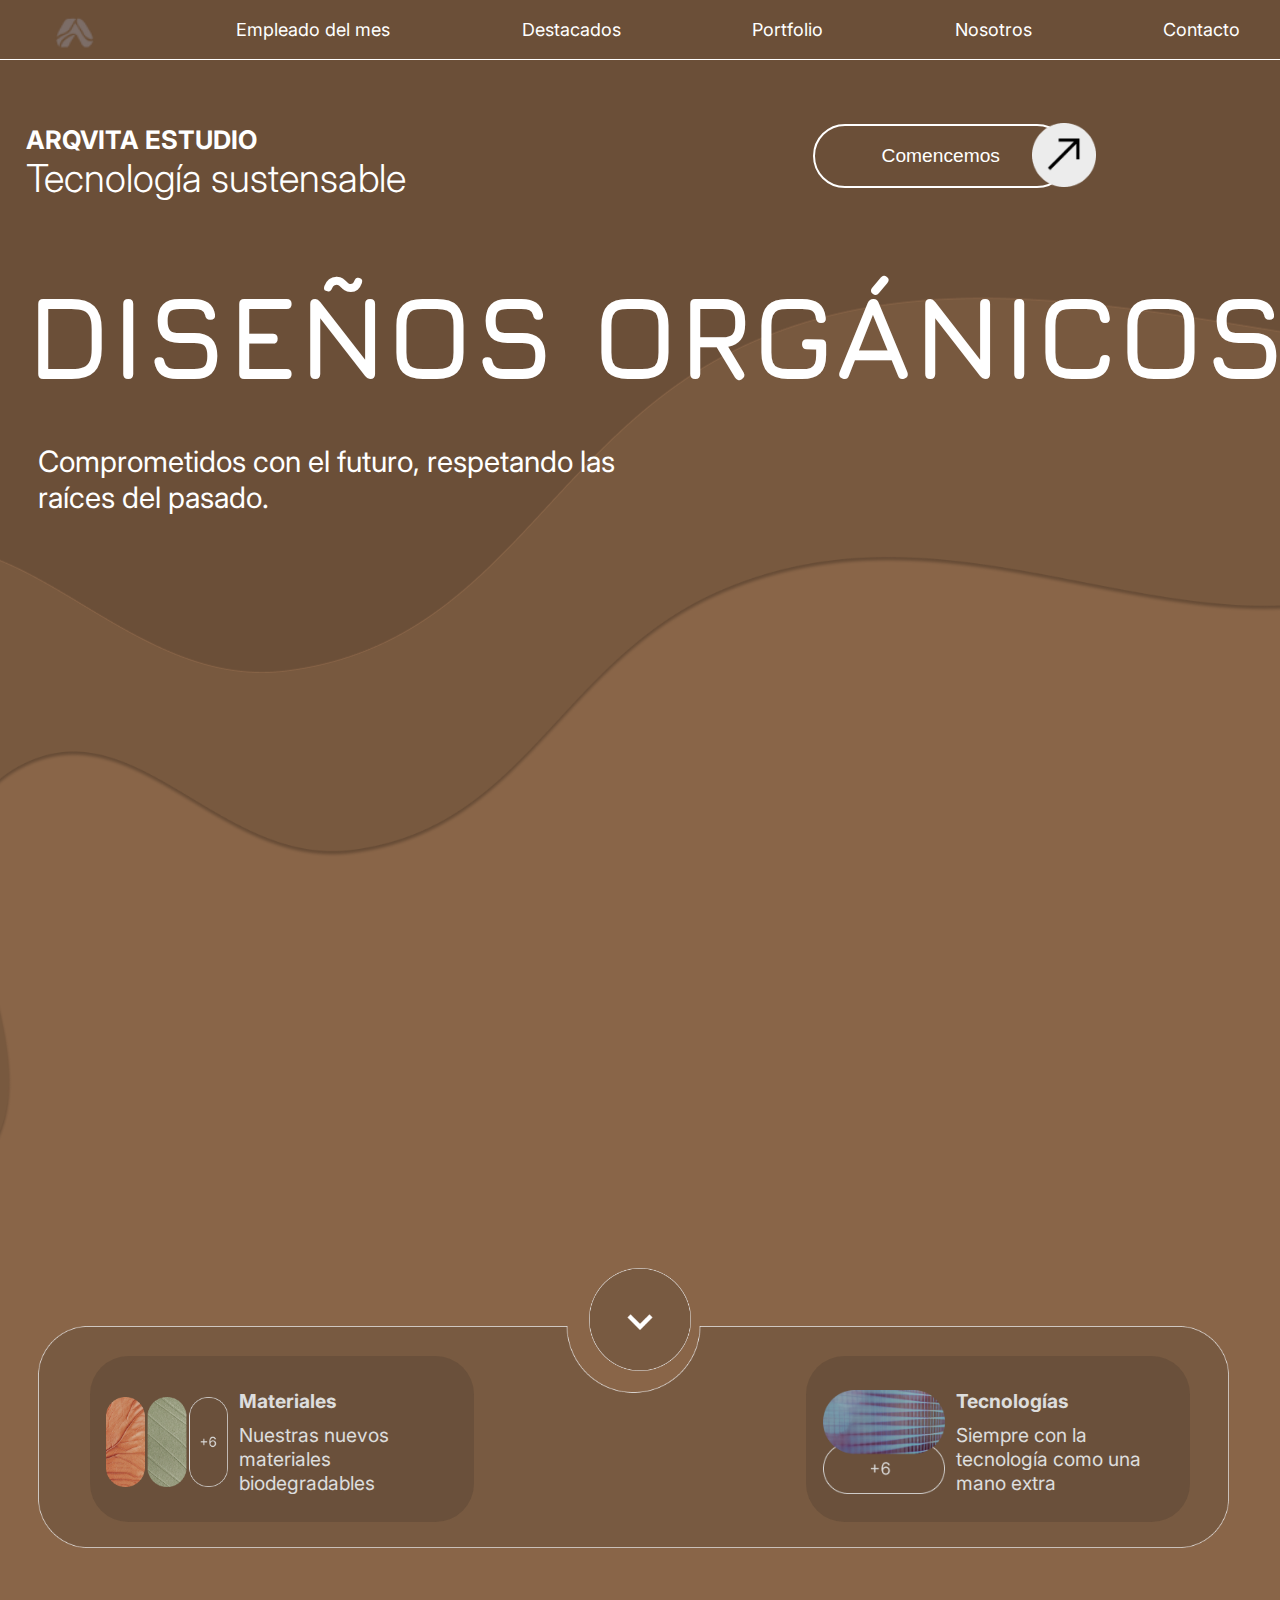
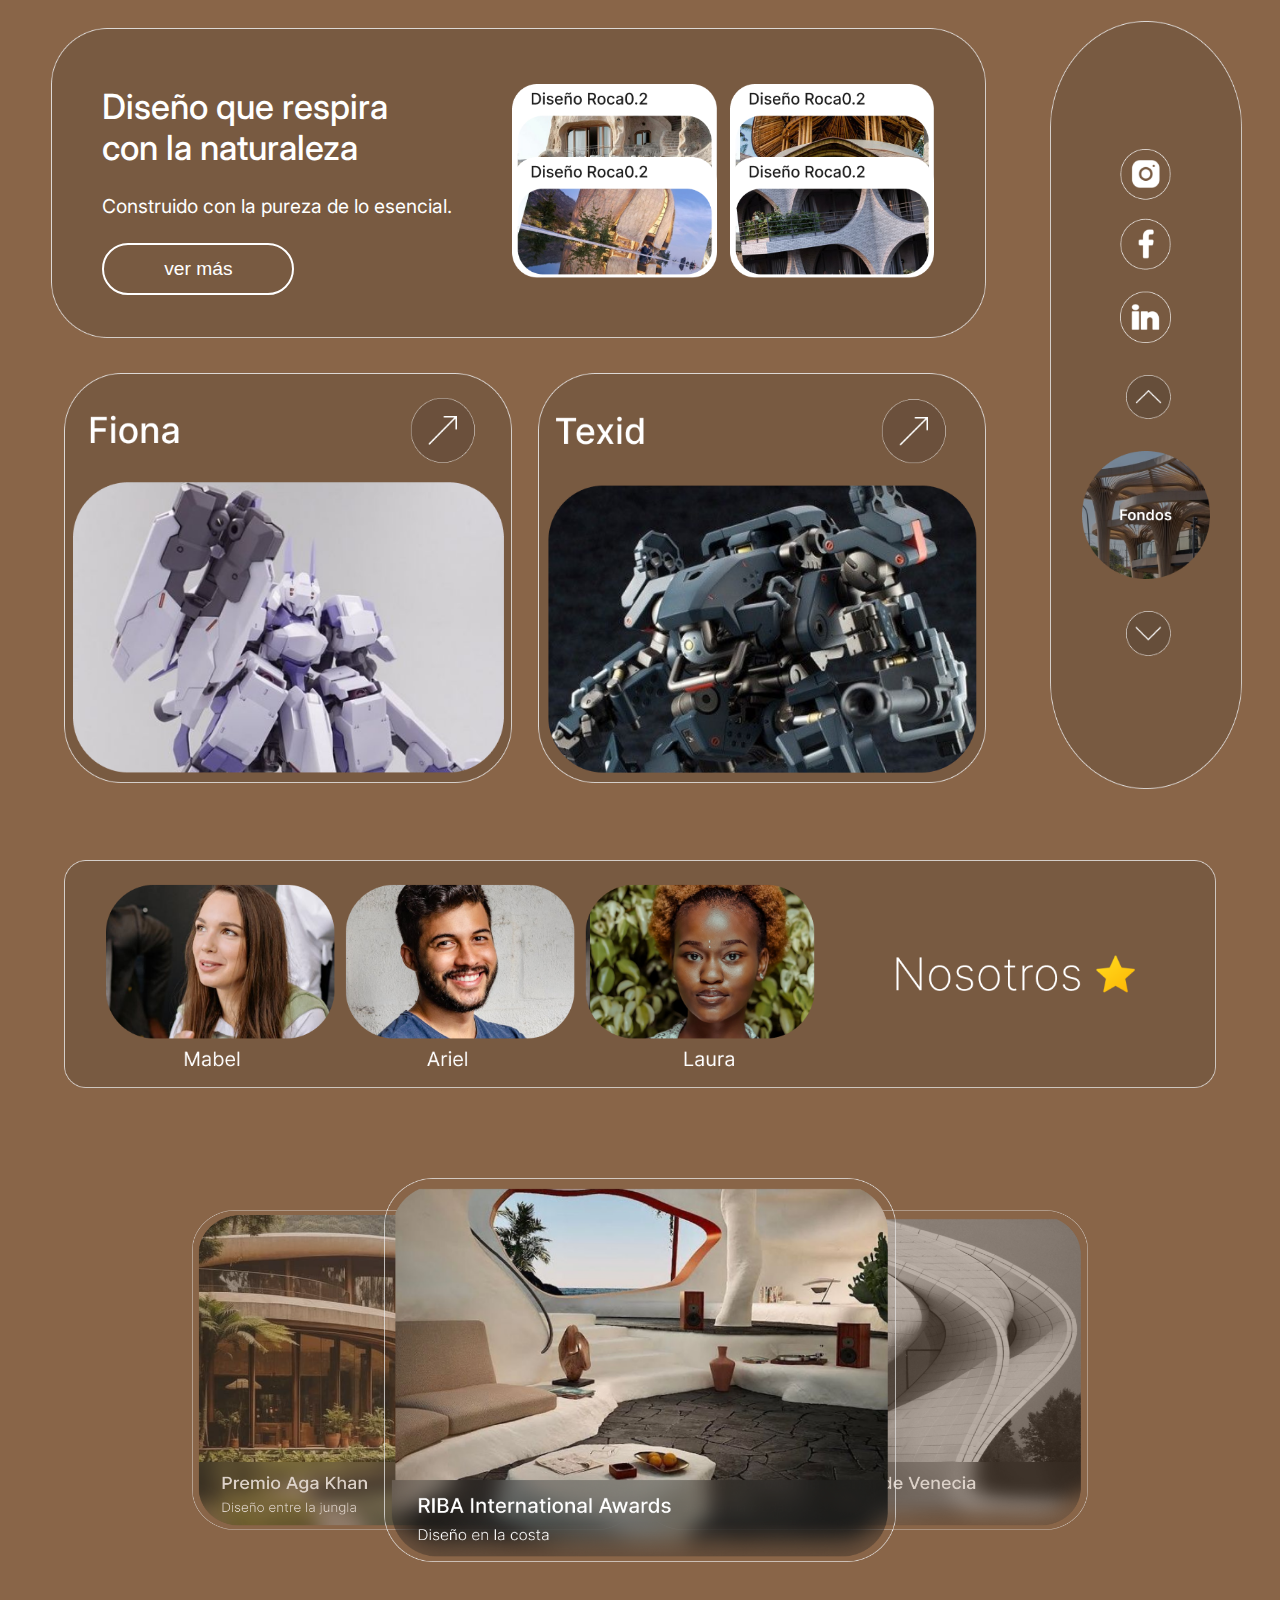
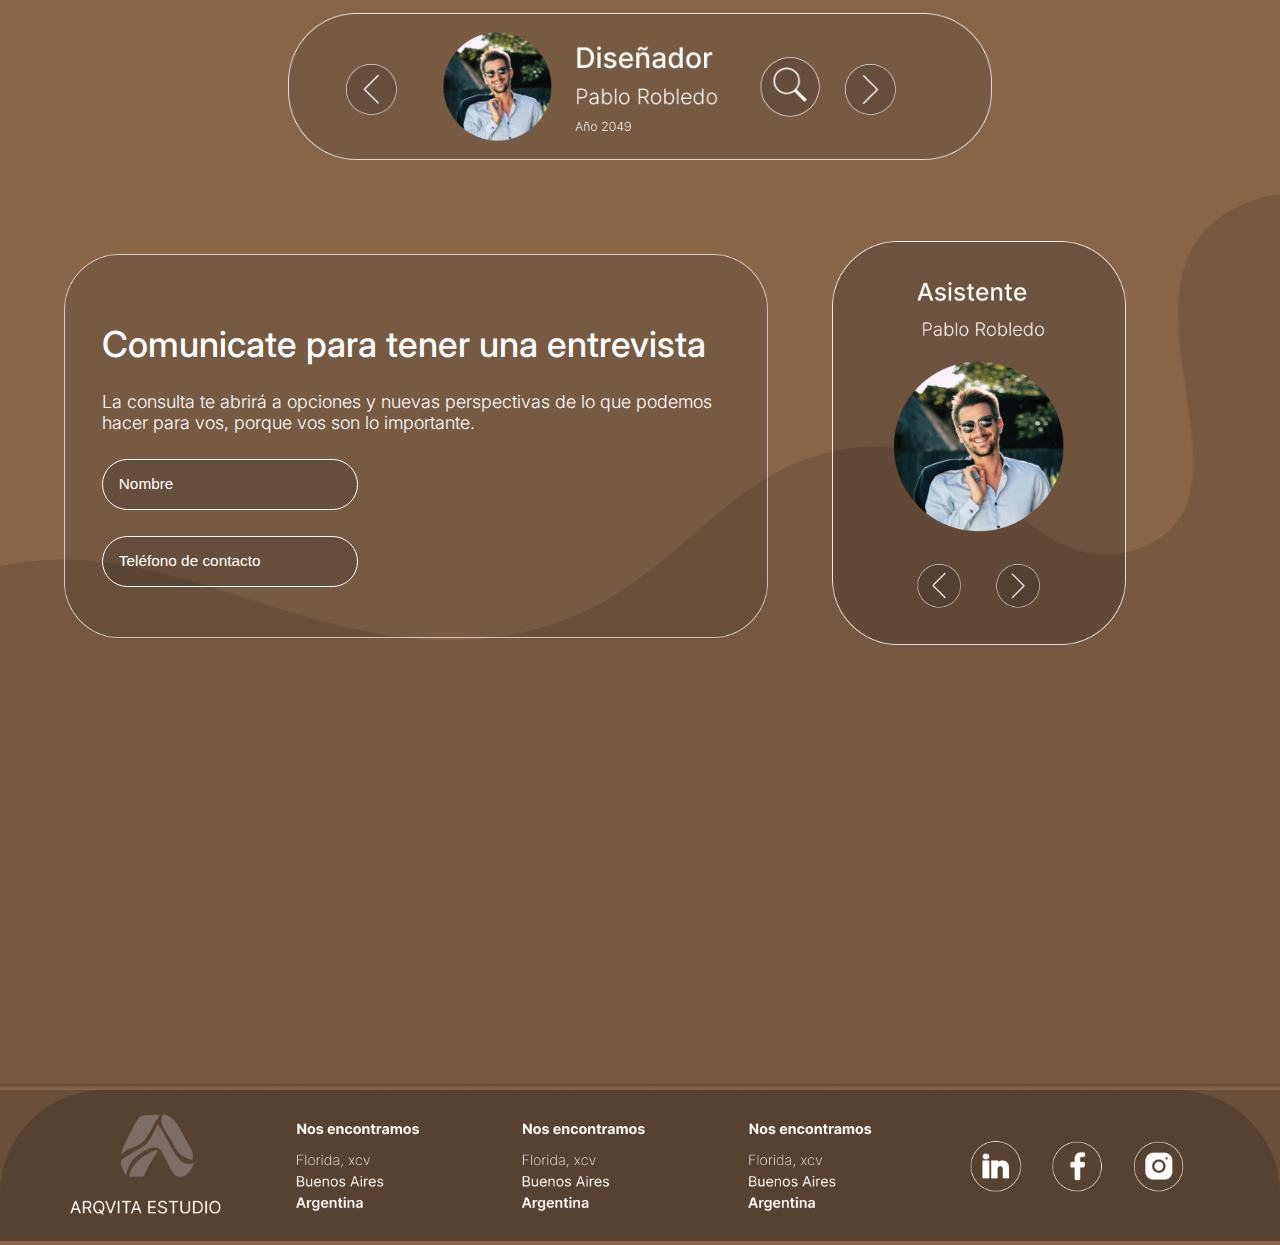
==== commit 020cf3e5: "Update index.html" ====
--- a/index.html
+++ b/index.html
@@ -1,242 +1,242 @@
-<!DOCTYPE html>
-<html lang="en">
-
-<head>
-    <meta charset="UTF-8">
-    <meta name="viewport" content="width=device-width, initial-scale=1.0">
-    <title>ARQVITA</title>
-    <link rel="shortcut icon" href="./img/logo.png" type="image/x-icon">
-    <link rel="stylesheet" href="CSS/estilos.css">
-
-    <link rel="preconnect" href="https://fonts.googleapis.com">
-    <link rel="preconnect" href="https://fonts.gstatic.com" crossorigin>
-    <link href="https://fonts.googleapis.com/css2?family=Jura:wght@300..700&display=swap" rel="stylesheet">
-
-    <link rel="preconnect" href="https://fonts.googleapis.com">
-    <link rel="preconnect" href="https://fonts.gstatic.com" crossorigin>
-    <link
-        href="https://fonts.googleapis.com/css2?family=Inter:ital,opsz,wght@0,14..32,100..900;1,14..32,100..900&display=swap"
-        rel="stylesheet">
-</head>
-
-<body>
-
-    <nav>
-        <ul>
-            <img src="./img/Artboard 2 1.png" alt="" class="logo" style="width: 65px; height: 40px;">
-            <img src="./img/Circled Menu.png" alt="" class="filtro">
-            <li><a href="#">Empleado del mes</a></li>
-            <li><a href="#">Destacados</a></li>
-            <li><a href="#">Portfolio</a></li>
-            <li><a href="#">Nosotros</a></li>
-            <li><a href="#">Contacto</a></li>
-        </ul>
-    </nav>
-
-        <section class="seccion-1">
-            <div class="parallax parallax-bg-2"></div>
-            <div class="item-1">
-                <div class="texto-1">
-                    <h5>ARQVITA ESTUDIO</h5>
-                    <h4>Tecnología sustensable</h4>
-                </div>
-
-                <div class="boton-1">
-                    <button>Comencemos</button>
-                    <img src="./img/flecha-grande.png" alt="">
-                </div>
-            </div>
-
-            <div class="item-2">
-                <h1>DISEÑOS ORGÁNICOS</h1>
-                <p>Comprometidos con el futuro, respetando las raíces del pasado.</p>
-            </div>
-        </section>
-
-    <section class="seccion-2">
-        <div class="item2-1">
-            <img src="./img/flecha-abajo-up.png" alt="" class="flecha-abajo">
-            <img src="./img/Subtract.png" alt="" class="sustract">
-            <img src="./img/Subtract-grande.png" alt="" class="sustract-grande">
-        </div>
-
-        <div class="item2-2">
-
-            <div class="cuadrados">
-                <div class="cuadrado1"></div>
-                <div class="cuadrado2"></div>
-            </div>
-
-            <div class="item2-3">
-
-                <div class="item2-izq">
-                    <img src="./img/materiales.png" alt="">
-                    <div class="text-1">
-                        <h5>Materiales</h5>
-                        <p>Nuestras nuevos materiales biodegradables</p>
-                    </div>
-                </div>
-
-                <div class="item2-der">
-                    <img src="./img/materiales2.png" alt="">
-                    <div class="text-2">
-                        <h5>Tecnologías</h5>
-                        <p>Siempre con la tecnología como una mano extra </p>
-                    </div>
-                </div>
-            </div>
-        </div>
-
-
-    </section>
-
-    <section class="seccion-3">
-
-        <div class="item3-izq">
-            <div class="item3-izq-1">
-                <img src="./img/contenedor-cards.png" alt="" class="contenedor">
-                <img src="./img/contenedor-grande.png" alt="" class="contenedor-grande">
-                <h5>Diseño que respira <br> con la naturaleza</h5>
-                <p>Construido con la pureza de lo esencial.</p>
-                <button>ver más</button>
-            </div>
-
-            <div class="item3-izq-2">
-                <div class="grupo-1">
-                    <img src="./img/roca1.png" alt="">
-                    <img src="./img/roca2.png" alt="">
-                </div>
-
-                <div class="grupo-2">
-                    <img src="./img/roca3.png" alt="">
-                    <img src="./img/roca4.png" alt="">
-                </div>
-            </div>
-
-            <div class="item3-izq-3">
-                <div class="dos-cards">
-                    <img src="./img/fiona.png" alt="">
-                    <img src="./img/texid.png" alt="" class="texid">
-                </div>
-            </div>
-
-            <div class="flechas">
-                <div class="primeras">
-                    <img src="./img/flecha-costado-derecha.png" alt="" class="flecha-costado-derecha">
-                    <img src="./img/flecha-costado-derecha.png" alt="" class="flecha-costado-derecha">
-                </div>
-
-                <div class="segundas">
-                    <img src="./img/flecha-costado-izquierda.png" alt="" class="flecha-costado-izquierda">
-                    <img src="./img/flecha-costado-izquierda.png" alt="" class="flecha-costado-izquierda">
-                </div>
-            </div>
-
-        </div>
-
-        <div class="item3-der">
-            <img src="./img/contenedor-redes.png" alt="" class="contenedor-redes">
-
-            <div class="elementos">
-                <img src="./img/redes.png" alt="" class="redes">
-                <img src="./img/arriba.png" alt="" class="flecha-up">
-                <img src="./img/fondos.png" alt="" class="fondo">
-                <img src="./img/abajo.png" alt="" class="flecha-down">
-            </div>
-        </div>
-
-    </section>
-
-    <section class="seccion-4">
-        <img src="./img/empleado-grande.png" alt="" class="empleado-grande">
-        <img src="./img/empleado-chico.png" alt="" class="empleado-chico">
-    </section>
-
-    <section class="seccion-4">
-
-        <div class="carousel">
-            <div class="carousel-container">
-                <img class="carousel-item carousel-item-1" src="./img/premio-uno.png"></img>
-                <img class="carousel-item carousel-item-2" src="./img/premio-dos.png"></img>
-                <img class="carousel-item carousel-item-3" src="./img/premio-tres.png"></img>
-                <img class="carousel-item carousel-item-4" src="./img/premio-cuatro.png"></img>
-                <img class="carousel-item carousel-item-5" src="./img/premio-cinco.png"></img>
-            </div>
-            <div class="carousel-controls">
-                <img src="./img/left.png" alt="Previous" class="carousel-control previous" />
-                <img src="./img/right.png" alt="Next" class="carousel-control next" />
-            </div>
-        </div>
-
-        <img src="./img/diseñador.png" alt="" class="diseñador" style="margin-bottom: 30px;">
-
-    </section>
-
-    <section class="seccion-5" style="margin-bottom: 0px; margin-top: 15vh; margin-top: 0;" >
-
-        <div class="parallax parallax-bg-3"></div>
-
-        <div class="item-5-izq">
-            <img src="./img/contenedor-entrevista.png" alt="">
-            <h5>Comunicate para tener una entrevista</h5>
-            <p>La consulta te abrirá a opciones y nuevas perspectivas de lo que podemos hacer para vos, porque vos son
-                lo importante.</p>
-            <input type="text" placeholder="Nombre" id="inputs">
-            <input type="text" placeholder="Teléfono de contacto" id="inputs">
-        </div>
-
-        <div class="item-5-der">
-            <img src="./img/asistente.png" alt="" class="asistente-grande">
-            <img src="./img/asistente-chico.png" alt="" class="asistente-chico">
-        </div>
-    </section>
-
-    <footer>
-        <img src="./img/footer-grande.png" alt="">
-    </footer>
-
-
-    <div id="popup" class="popup">
-        <div class="popup-content">
-            <span class="close-btn">&times;</span>
-            <h2>Acceso al documento</h2>
-            <p>Introduzca el código</p>
-            <input type="text" id="popup-input" placeholder="Escribe aquí...">
-            <button id="submit-btn">Enviar</button>
-        </div>
-    </div>
-
-    <script>
-        document.addEventListener('DOMContentLoaded', function () {
-            var popup = document.getElementById('popup');
-            var input = document.getElementById('popup-input');
-            var submitBtn = document.getElementById('submit-btn');
-            var closeBtn = document.querySelector('.close-btn');
-
-            function showPopup() {
-                popup.style.display = 'block';
-            }
-
-            function hidePopup() {
-                popup.style.display = 'none';
-            }
-
-            submitBtn.addEventListener('click', function () {
-                var code = input.value.trim();
-                if (code === 'L4NU3V4P13L') {
-                    window.location.href = 'Validación de código.html';
-                } else {
-                    alert('Código incorrecto');
-                }
-            });
-
-            closeBtn.addEventListener('click', hidePopup);
-
-        });
-    </script>
-
-    <script src="JS/interaccion.js"></script>
-
-</body>
-
-</html>+<!DOCTYPE html>
+<html lang="en">
+
+<head>
+    <meta charset="UTF-8">
+    <meta name="viewport" content="width=device-width, initial-scale=1.0">
+    <title>ARQVITA</title>
+    <link rel="shortcut icon" href="./img/logo.png" type="image/x-icon">
+    <link rel="stylesheet" href="CSS/estilos.css">
+
+    <link rel="preconnect" href="https://fonts.googleapis.com">
+    <link rel="preconnect" href="https://fonts.gstatic.com" crossorigin>
+    <link href="https://fonts.googleapis.com/css2?family=Jura:wght@300..700&display=swap" rel="stylesheet">
+
+    <link rel="preconnect" href="https://fonts.googleapis.com">
+    <link rel="preconnect" href="https://fonts.gstatic.com" crossorigin>
+    <link
+        href="https://fonts.googleapis.com/css2?family=Inter:ital,opsz,wght@0,14..32,100..900;1,14..32,100..900&display=swap"
+        rel="stylesheet">
+</head>
+
+<body>
+
+    <nav>
+        <ul>
+            <img src="./img/Artboard 2 1.png" alt="" class="logo" style="width: 65px; height: 40px;">
+            <img src="./img/Circled Menu.png" alt="" class="filtro">
+            <li><a href="#">Empleado del mes</a></li>
+            <li><a href="#">Destacados</a></li>
+            <li><a href="#">Portfolio</a></li>
+            <li><a href="#">Nosotros</a></li>
+            <li><a href="#">Contacto</a></li>
+        </ul>
+    </nav>
+
+        <section class="seccion-1">
+            <div class="parallax parallax-bg-2"></div>
+            <div class="item-1">
+                <div class="texto-1">
+                    <h5>ARQVITA ESTUDIO</h5>
+                    <h4>Tecnología sustensable</h4>
+                </div>
+
+                <div class="boton-1">
+                    <button>Comencemos</button>
+                    <img src="./img/flecha-grande.png" alt="">
+                </div>
+            </div>
+
+            <div class="item-2">
+                <h1>DISEÑOS ORGÁNICOS</h1>
+                <p>Comprometidos con el futuro, respetando las raíces del pasado.</p>
+            </div>
+        </section>
+
+    <section class="seccion-2">
+        <div class="item2-1">
+            <img src="./img/flecha-abajo-up.png" alt="" class="flecha-abajo">
+            <img src="./img/Subtract.png" alt="" class="sustract">
+            <img src="./img/Subtract-grande.png" alt="" class="sustract-grande">
+        </div>
+
+        <div class="item2-2">
+
+            <div class="cuadrados">
+                <div class="cuadrado1"></div>
+                <div class="cuadrado2"></div>
+            </div>
+
+            <div class="item2-3">
+
+                <div class="item2-izq">
+                    <img src="./img/materiales.png" alt="">
+                    <div class="text-1">
+                        <h5>Materiales</h5>
+                        <p>Nuestras nuevos materiales biodegradables</p>
+                    </div>
+                </div>
+
+                <div class="item2-der">
+                    <img src="./img/materiales2.png" alt="">
+                    <div class="text-2">
+                        <h5>Tecnologías</h5>
+                        <p>Siempre con la tecnología como una mano extra </p>
+                    </div>
+                </div>
+            </div>
+        </div>
+
+
+    </section>
+
+    <section class="seccion-3">
+
+        <div class="item3-izq">
+            <div class="item3-izq-1">
+                <img src="./img/contenedor-cards.png" alt="" class="contenedor">
+                <img src="./img/contenedor-grande.png" alt="" class="contenedor-grande">
+                <h5>Diseño que respira <br> con la naturaleza</h5>
+                <p>Construido con la pureza de lo esencial.</p>
+                <button class="ver-mas">ver más</button>
+            </div>
+
+            <div class="item3-izq-2">
+                <div class="grupo-1">
+                    <img src="./img/roca1.png" alt="">
+                    <img src="./img/roca2.png" alt="">
+                </div>
+
+                <div class="grupo-2">
+                    <img src="./img/roca3.png" alt="">
+                    <img src="./img/roca4.png" alt="">
+                </div>
+            </div>
+
+            <div class="item3-izq-3">
+                <div class="dos-cards">
+                    <img src="./img/fiona.png" alt="" class="fiona">
+                    <img src="./img/texid.png" alt="" class="texid">
+                </div>
+            </div>
+
+            <div class="flechas">
+                <div class="primeras">
+                    <img src="./img/flecha-costado-derecha.png" alt="" class="flecha-costado-derecha">
+                    <img src="./img/flecha-costado-derecha.png" alt="" class="flecha-costado-derecha">
+                </div>
+
+                <div class="segundas">
+                    <img src="./img/flecha-costado-izquierda.png" alt="" class="flecha-costado-izquierda">
+                    <img src="./img/flecha-costado-izquierda.png" alt="" class="flecha-costado-izquierda">
+                </div>
+            </div>
+
+        </div>
+
+        <div class="item3-der">
+            <img src="./img/contenedor-redes.png" alt="" class="contenedor-redes">
+
+            <div class="elementos">
+                <img src="./img/redes.png" alt="" class="redes">
+                <img src="./img/arriba.png" alt="" class="flecha-up">
+                <img src="./img/fondos.png" alt="" class="fondo">
+                <img src="./img/abajo.png" alt="" class="flecha-down">
+            </div>
+        </div>
+
+    </section>
+
+    <section class="seccion-4">
+        <img src="./img/empleado-grande.png" alt="" class="empleado-grande">
+        <img src="./img/empleado-chico.png" alt="" class="empleado-chico">
+    </section>
+
+    <section class="seccion-4">
+
+        <div class="carousel">
+            <div class="carousel-container">
+                <img class="carousel-item carousel-item-1" src="./img/premio-uno.png"></img>
+                <img class="carousel-item carousel-item-2" src="./img/premio-dos.png"></img>
+                <img class="carousel-item carousel-item-3" src="./img/premio-tres.png"></img>
+                <img class="carousel-item carousel-item-4" src="./img/premio-cuatro.png"></img>
+                <img class="carousel-item carousel-item-5" src="./img/premio-cinco.png"></img>
+            </div>
+            <div class="carousel-controls">
+                <img src="./img/left.png" alt="Previous" class="carousel-control previous" />
+                <img src="./img/right.png" alt="Next" class="carousel-control next" />
+            </div>
+        </div>
+
+        <img src="./img/diseñador.png" alt="" class="diseñador" style="margin-bottom: 30px;">
+
+    </section>
+
+    <section class="seccion-5" style="margin-bottom: 0px; margin-top: 15vh; margin-top: 0;" >
+
+        <div class="parallax parallax-bg-3"></div>
+
+        <div class="item-5-izq">
+            <img src="./img/contenedor-entrevista.png" alt="">
+            <h5>Comunicate para tener una entrevista</h5>
+            <p>La consulta te abrirá a opciones y nuevas perspectivas de lo que podemos hacer para vos, porque vos son
+                lo importante.</p>
+            <input type="text" placeholder="Nombre" id="inputs" class="nombre">
+            <input type="text" placeholder="Teléfono de contacto" id="inputs" class="telefono">
+        </div>
+
+        <div class="item-5-der">
+            <img src="./img/asistente.png" alt="" class="asistente-grande">
+            <img src="./img/asistente-chico.png" alt="" class="asistente-chico">
+        </div>
+    </section>
+
+    <footer>
+        <img src="./img/footer-grande.png" alt="">
+    </footer>
+
+
+    <div id="popup" class="popup">
+        <div class="popup-content">
+            <span class="close-btn">&times;</span>
+            <h2>Acceso al documento</h2>
+            <p>Introduzca el código</p>
+            <input type="text" id="popup-input" placeholder="Escribe aquí...">
+            <button id="submit-btn">Enviar</button>
+        </div>
+    </div>
+
+    <script>
+        document.addEventListener('DOMContentLoaded', function () {
+            var popup = document.getElementById('popup');
+            var input = document.getElementById('popup-input');
+            var submitBtn = document.getElementById('submit-btn');
+            var closeBtn = document.querySelector('.close-btn');
+
+            function showPopup() {
+                popup.style.display = 'block';
+            }
+
+            function hidePopup() {
+                popup.style.display = 'none';
+            }
+
+            submitBtn.addEventListener('click', function () {
+                var code = input.value.trim();
+                if (code === 'L4NU3V4P13L') {
+                    window.location.href = 'Validación de código.html';
+                } else {
+                    alert('Código incorrecto');
+                }
+            });
+
+            closeBtn.addEventListener('click', hidePopup);
+
+        });
+    </script>
+
+    <script src="JS/interaccion.js"></script>
+
+</body>
+
+</html>
--- a/CSS/estilos.css
+++ b/CSS/estilos.css
@@ -86,23 +86,23 @@
 /*-----------PRIMERA SECCIÓN-----------*/
 .seccion-1 {
     position: relative;
-    height: 100vh; 
+    height: 130vh;
     overflow: hidden;
-    background: url('../img/arriba1.png') no-repeat center top; 
-    background-size: cover; 
+    background: url('../img/arriba1.png') no-repeat center top;
+    background-size: cover;
     top: 0;
     z-index: 0;
 }
 
 .parallax-bg-2 {
-    background: url('../img/arriba2.png') no-repeat center center fixed; 
+    background: url('../img/arriba2.png') no-repeat center center fixed;
     position: absolute;
-    top: 0; 
+    top: 0;
     left: 0;
     width: 100%;
     height: 100%;
-    opacity: 1; 
-    z-index: -1; 
+    opacity: 1;
+    z-index: -1;
 }
 
 
@@ -174,7 +174,7 @@
     display: flex;
     justify-content: center;
     width: 95vw;
-    margin: -7.5% auto 0 auto;
+    margin: -7.5% 0 0 2vw;
     padding: 1%;
 }
 
@@ -185,6 +185,7 @@
     width: 100%;
     margin: 3% auto;
     height: auto;
+    cursor: pointer;
 }
 
 .item2-2 {
@@ -285,6 +286,11 @@
     width: 35vw;
 }
 
+.fiona,
+.texid {
+    cursor: pointer;
+}
+
 .flecha-costado-derecha,
 .flecha-costado-izquierda {
     display: none;
@@ -359,11 +365,10 @@
 .elementos {
     display: flex;
     flex-direction: column;
-    margin-top: -47vw;
-    margin-left: 3.5vw;
+    margin-top: -50vw;
+    margin-left: 6vw;
     width: 30%;
     align-items: center;
-    margin-right: 4vw;
 }
 
 .redes {
@@ -374,12 +379,16 @@
 .flecha-down {
     margin: 2.5vw auto;
     width: 3.5vw;
+    cursor: pointer;
 }
 
 .fondo {
     width: 10vw;
 }
 
+.item3-der{
+    width: 10vw;
+}
 
 /*--------SECCIÓN 4----------*/
 
@@ -403,17 +412,17 @@
 /*---------------SECCIÓN 4: CAROUSEL----------------*/
 
 .carousel-container {
-    display: flex; 
-    justify-content: center; 
-    align-items: center; 
+    display: flex;
+    justify-content: center;
+    align-items: center;
     height: 20vw;
     margin: 0 auto;
     position: relative;
 }
 
 .carousel {
-    width: 50vw; 
-    margin: 0 auto; 
+    width: 50vw;
+    margin: 0 auto;
 }
 
 
@@ -527,7 +536,6 @@
     transform: rotate(-45deg) translateY(-50%);
     transition: right 0.15s ease-in-out;
     width: 5px;
-
 }
 
 .carousel-controls-next:hover:before {
@@ -558,7 +566,7 @@
 
 }
 
-.diseñador{
+.diseñador {
     width: 55vw;
     justify-content: center;
     align-items: center;
@@ -569,48 +577,49 @@
 /*-----------SECCIÓN 5----------*/
 
 .seccion-5 {
-    display: flex; 
-    flex-direction: row; 
-    flex-wrap: wrap; 
-    margin: 10vw 0 0 0vw; /* Aumenta el margen superior aquí */
+    display: flex;
+    flex-direction: row;
+    flex-wrap: wrap;
+    margin: 10vw 0 0 0vw;
+    /* Aumenta el margen superior aquí */
     gap: 5vw;
     position: relative;
-    height: 100vh; 
+    height: 100vh;
     background-color: #6B4F38;
     overflow: hidden;
-    background: url('../img/abajo2.png') no-repeat center center; 
-    background-size: cover; 
+    background: url('../img/abajo2.png') no-repeat center center;
+    background-size: cover;
     z-index: 0;
 }
 
 .parallax-bg-3 {
-    background: url('../img/abajo1.png') no-repeat center center fixed; 
+    background: url('../img/abajo1.png') no-repeat center center fixed;
     position: absolute;
-    top: 0; 
+    top: 0;
     left: 0;
     width: 100%;
     height: 100%;
-    opacity: 1; 
-    z-index: -1; 
-}
-
-
-.item-5-izq img{
+    opacity: 1;
+    z-index: -1;
+}
+
+
+.item-5-izq img {
     width: 55vw;
     margin-left: 5vw;
     height: 30vw;
     margin-top: 5vw;
 }
 
-.item-5-izq h5{
-font-size: 2.8vw;
-font-weight: 500;
-margin-top: -25vw;
-margin-left: 8vw;
-}
-
-
-.item-5-izq p{
+.item-5-izq h5 {
+    font-size: 2.8vw;
+    font-weight: 500;
+    margin-top: -25vw;
+    margin-left: 8vw;
+}
+
+
+.item-5-izq p {
     font-size: 1.4vw;
     font-weight: 300;
     width: 49vw;
@@ -618,7 +627,7 @@
     margin-top: 2vw;
 }
 
-.item-5-izq input{
+.item-5-izq input {
     position: relative;
     z-index: 4;
     display: flex;
@@ -634,18 +643,18 @@
     font-size: 1.2vw;
 }
 
-.item-5-izq input::placeholder{
+.item-5-izq input::placeholder {
     color: #fff;
 }
 
-.asistente-grande{
+.asistente-grande {
     margin-top: 4vw;
     width: 23vw;
     z-index: 4;
 
 }
 
-.asistente-chico{
+.asistente-chico {
     display: none;
 }
 
@@ -717,7 +726,7 @@
 
 
 /*------------FOOTER---------*/
-footer img{
+footer img {
     background-color: #6B4F38;
     position: relative;
     margin-top: 0;
@@ -726,9 +735,15 @@
 }
 
 
+
 /* --------- MEDIA ----------*/
 
 @media (max-width: 800px) {
+
+    body {
+        width: 100%;
+    }
+
     nav ul li {
         display: none;
     }
@@ -738,23 +753,30 @@
     }
 
     .seccion-1 {
-        position: relative; /* Añadir esto */
-        height: 55vh; /* Reduce la altura */
+        position: relative;
+        /* Añadir esto */
+        height: 55vh;
+        /* Reduce la altura */
         background: url('../img/arriba1.png') no-repeat center top;
         background-size: cover;
-        overflow: hidden; /* Para ocultar cualquier desbordamiento */
+        overflow: hidden;
+        /* Para ocultar cualquier desbordamiento */
     }
 
     .parallax-bg-2 {
-        background: url('../img/arriba2.png') no-repeat center bottom; 
-        background-attachment: fixed; /* Para el efecto parallax */
-        position: absolute; /* Asegurarse de que sea absoluto */
+        background: url('../img/arriba2.png') no-repeat center bottom;
+        background-attachment: fixed;
+        /* Para el efecto parallax */
+        position: absolute;
+        /* Asegurarse de que sea absoluto */
         top: 0;
         left: 0;
         width: 100%;
-        height: 100%; /* Cambia a 100% para ocupar toda la sección */
-        opacity: 1; 
-        z-index: -1; /* Asegurarse de que esté detrás de .seccion-1 */
+        height: 100%;
+        /* Cambia a 100% para ocupar toda la sección */
+        opacity: 1;
+        z-index: -1;
+        /* Asegurarse de que esté detrás de .seccion-1 */
     }
 
 
@@ -869,6 +891,10 @@
 
     .dos-cards img {
         width: 40vw;
+    }
+
+    .item3-izq{
+    width: 95vw;
     }
 
     .item3-izq-1 h5 {
@@ -964,7 +990,7 @@
     }
 
     .elementos {
-        margin-left: 58vw;
+        margin-left: 71vw;
         margin-top: -75vw;
     }
 
@@ -994,7 +1020,7 @@
         display: none;
     }
 
-    .asistente-grande{
+    .asistente-grande {
         display: none;
     }
 
@@ -1005,38 +1031,42 @@
         gap: 8vw;
         align-items: center;
         justify-items: center;
-        flex-direction: column; /* Cambiar a columna en pantallas pequeñas */
+        flex-direction: column;
+        /* Cambiar a columna en pantallas pequeñas */
         height: 800px;
     }
 
-    .item-5-izq img{
+    .item-5-izq img {
         width: 50vw;
         margin-left: 5vw;
         height: 40vw;
     }
 
-    .item-5-izq h5{
+    .item-5-izq h5 {
         width: 30vw;
         margin-top: -34vw;
     }
 
-    .item-5-izq p{
+    .item-5-izq p {
         width: 30vw;
         margin-bottom: 5vw;
     }
 
-    .item-5-izq input{
+    .item-5-izq input {
         width: 40vw;
         height: 4vw;
     }
 
-    .asistente-chico{
+    .asistente-chico {
         display: block;
         width: 50vw;
         margin-left: 4vw;
         margin-top: 2vw;
     }
-    
+
+.seccion-5{
+    height: 90vw;
+}
 
 }
 
@@ -1087,4 +1117,4 @@
 
 
 
-}+}
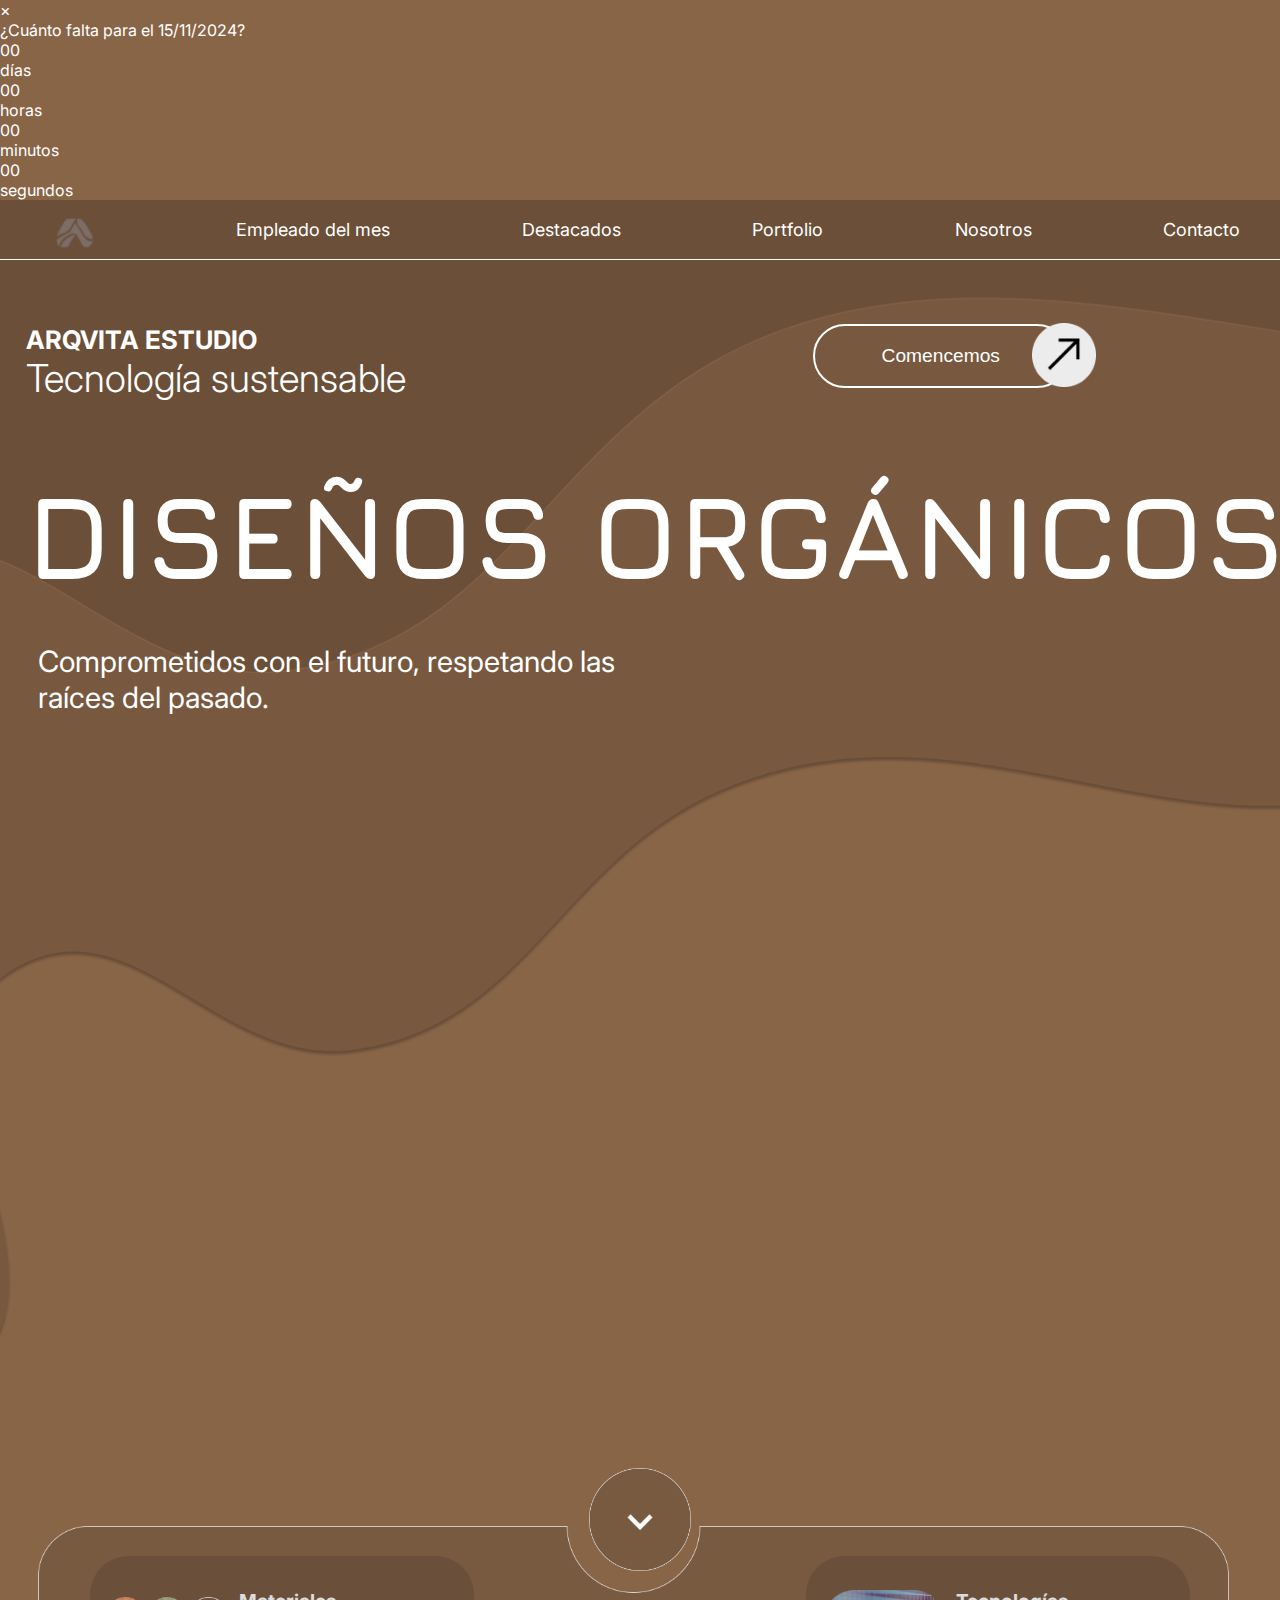
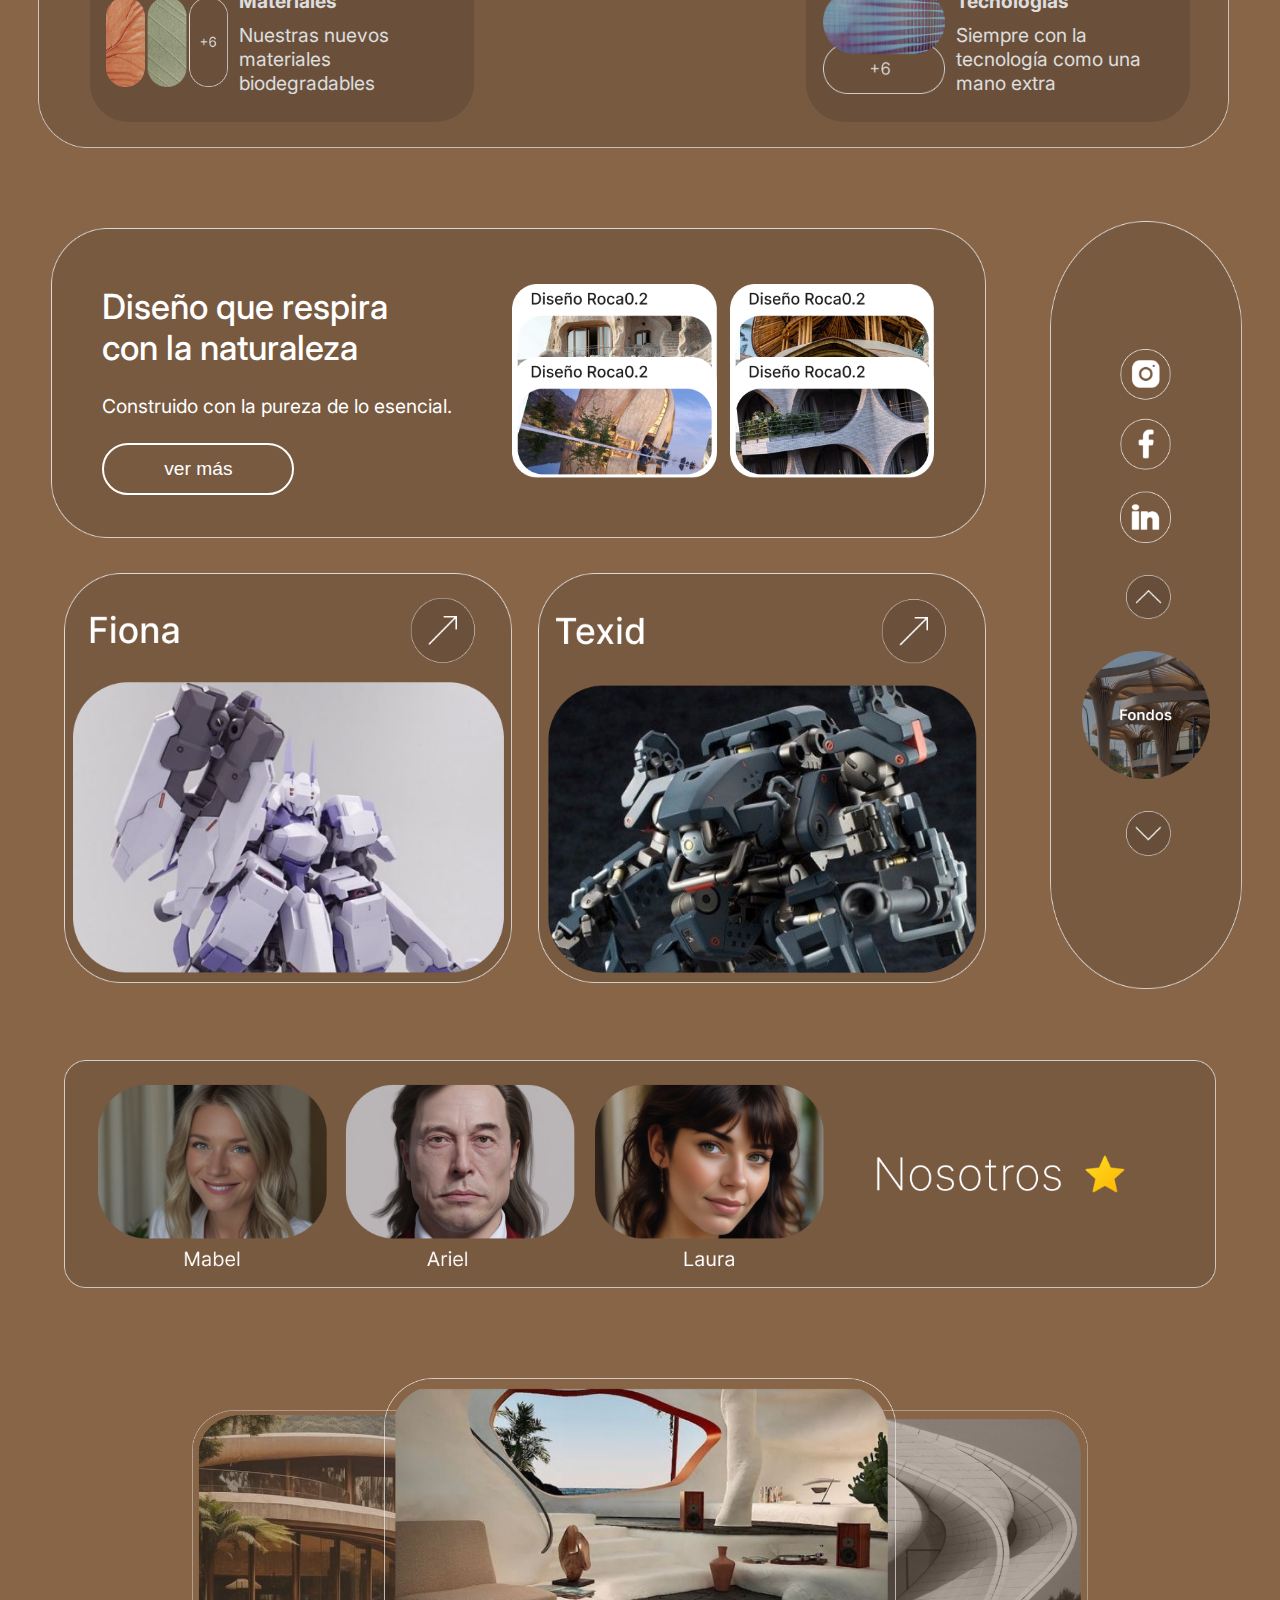
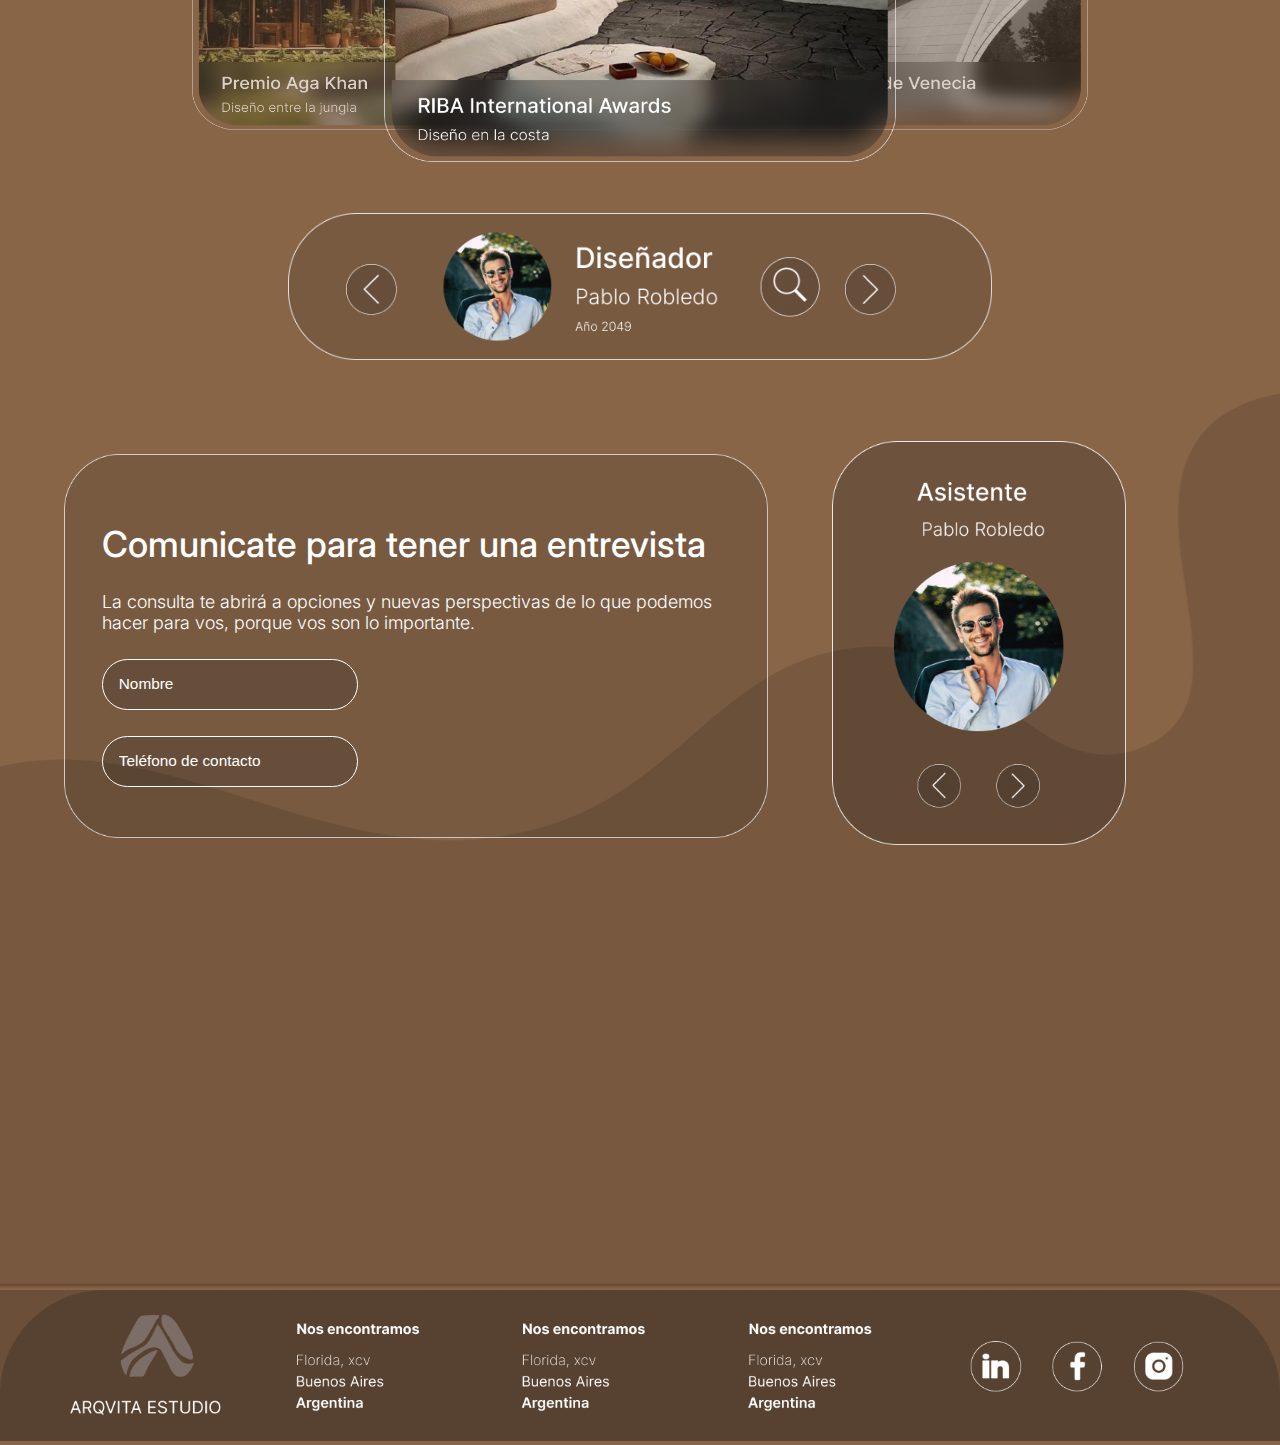
==== commit 84aae00c: "Update index.html" ====
--- a/index.html
+++ b/index.html
@@ -20,6 +20,42 @@
 </head>
 
 <body>
+
+    <div id="popup-regresiva" class="popup-regresiva">
+        <div class="popup-contenido">
+            <span class="close-boton">&times;</span>
+
+            <div class="regresiva">
+                <div class="fecha">
+                    <p>¿Cuánto falta para el <span id="fecha">15/11/2024</span>?</p>
+                </div>
+
+                <div class="cuenta-atras">
+                    <div class="grupo">
+                        <p class="grande" id="dias">00</p>
+                        <p class="chico">días</p>
+                    </div>
+
+                    <div class="grupo">
+                        <p class="grande" id="horas">00</p>
+                        <p class="chico">horas</p>
+                    </div>
+
+                    <div class="grupo">
+                        <p class="grande" id="minutos">00</p>
+                        <p class="chico">minutos</p>
+                    </div>
+
+                    <div class="grupo">
+                        <p class="grande" id="segundos">00</p>
+                        <p class="chico">segundos</p>
+                    </div>
+                </div>
+
+            </div>
+        </div>
+    </div>
+
 
     <nav>
         <ul>
@@ -33,25 +69,25 @@
         </ul>
     </nav>
 
-        <section class="seccion-1">
-            <div class="parallax parallax-bg-2"></div>
-            <div class="item-1">
-                <div class="texto-1">
-                    <h5>ARQVITA ESTUDIO</h5>
-                    <h4>Tecnología sustensable</h4>
-                </div>
-
-                <div class="boton-1">
-                    <button>Comencemos</button>
-                    <img src="./img/flecha-grande.png" alt="">
-                </div>
-            </div>
-
-            <div class="item-2">
-                <h1>DISEÑOS ORGÁNICOS</h1>
-                <p>Comprometidos con el futuro, respetando las raíces del pasado.</p>
-            </div>
-        </section>
+    <section class="seccion-1">
+        <div class="parallax parallax-bg-2"></div>
+        <div class="item-1">
+            <div class="texto-1">
+                <h5>ARQVITA ESTUDIO</h5>
+                <h4>Tecnología sustensable</h4>
+            </div>
+
+            <div class="boton-1">
+                <button>Comencemos</button>
+                <img src="./img/flecha-grande.png" alt="">
+            </div>
+        </div>
+
+        <div class="item-2">
+            <h1>DISEÑOS ORGÁNICOS</h1>
+            <p>Comprometidos con el futuro, respetando las raíces del pasado.</p>
+        </div>
+    </section>
 
     <section class="seccion-2">
         <div class="item2-1">
@@ -172,14 +208,15 @@
 
     </section>
 
-    <section class="seccion-5" style="margin-bottom: 0px; margin-top: 15vh; margin-top: 0;" >
+    <section class="seccion-5" style="margin-bottom: 0px; margin-top: 15vh; margin-top: 0;">
 
         <div class="parallax parallax-bg-3"></div>
 
         <div class="item-5-izq">
             <img src="./img/contenedor-entrevista.png" alt="">
             <h5>Comunicate para tener una entrevista</h5>
-            <p>La consulta te abrirá a opciones y nuevas perspectivas de lo que podemos hacer para vos, porque vos son
+            <p>La consulta te abrirá a opciones y nuevas perspectivas de lo que podemos hacer para vos, porque
+                vos son
                 lo importante.</p>
             <input type="text" placeholder="Nombre" id="inputs" class="nombre">
             <input type="text" placeholder="Teléfono de contacto" id="inputs" class="telefono">
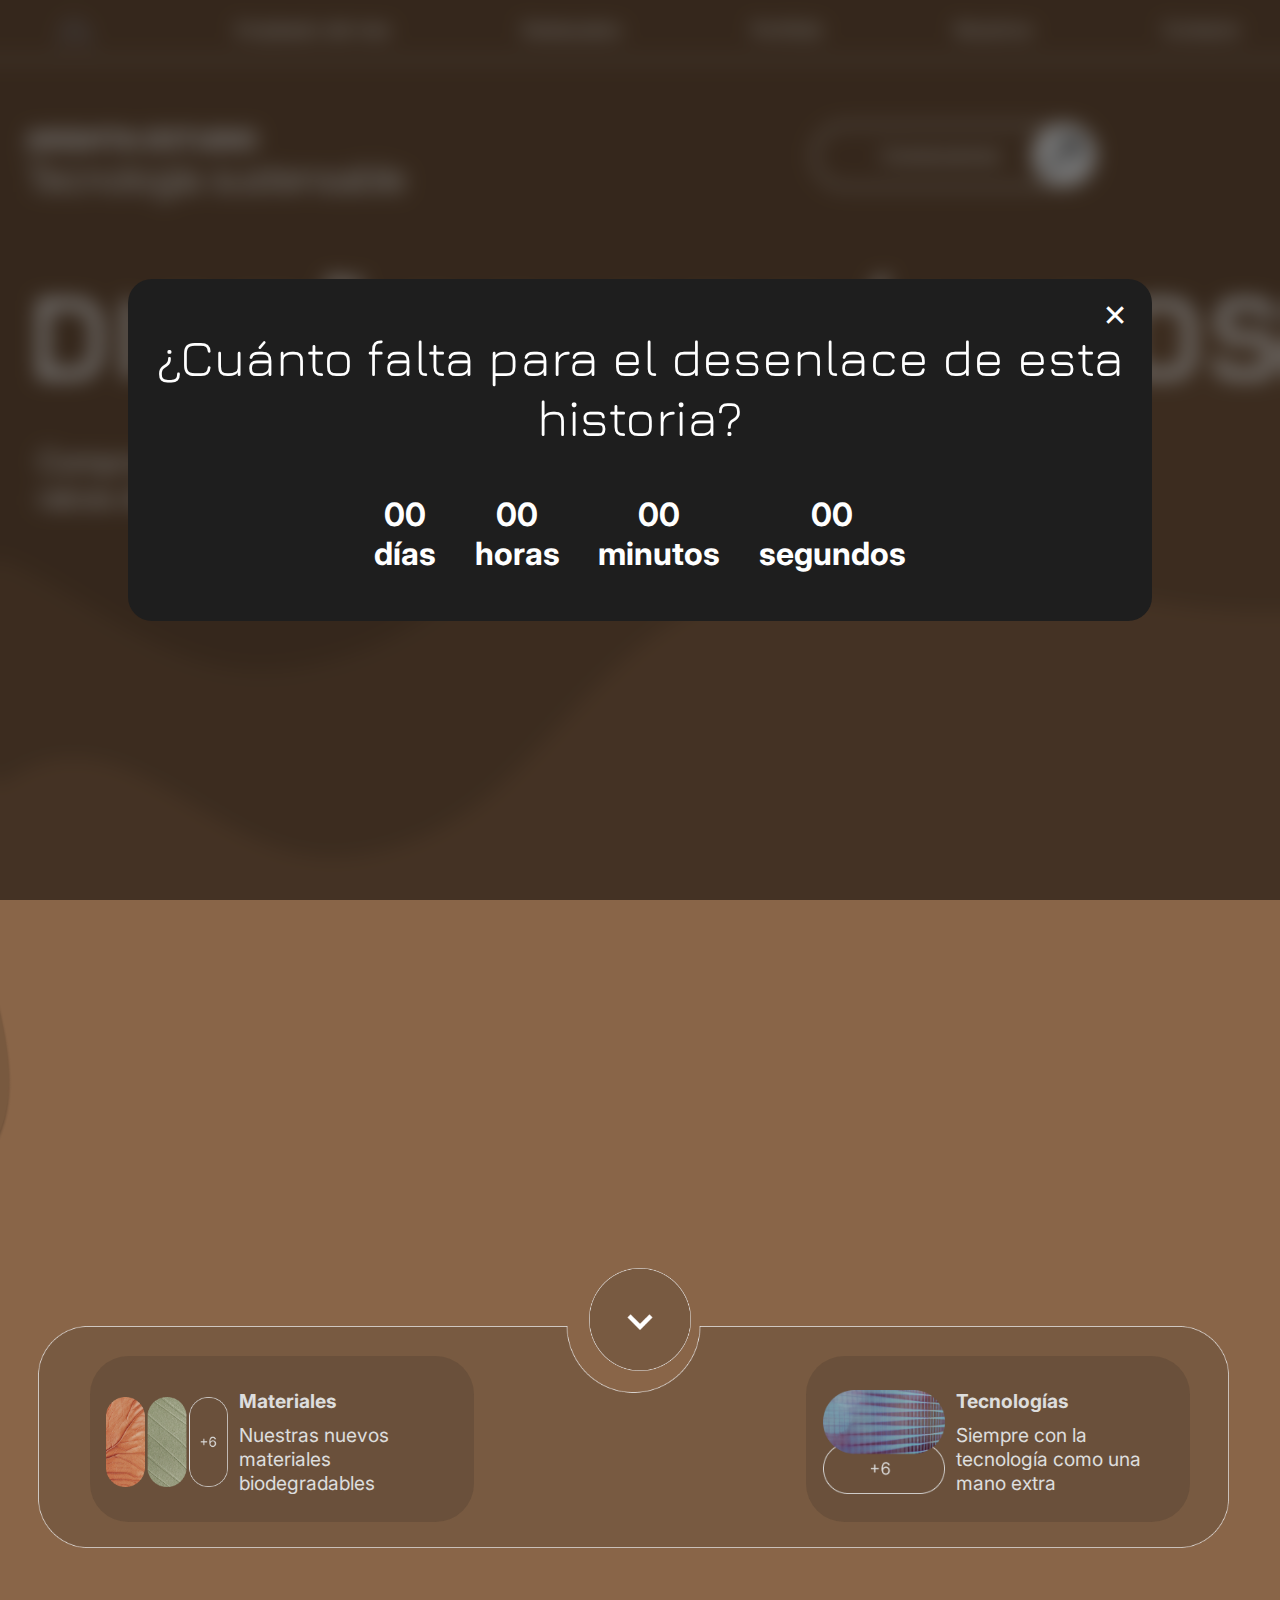
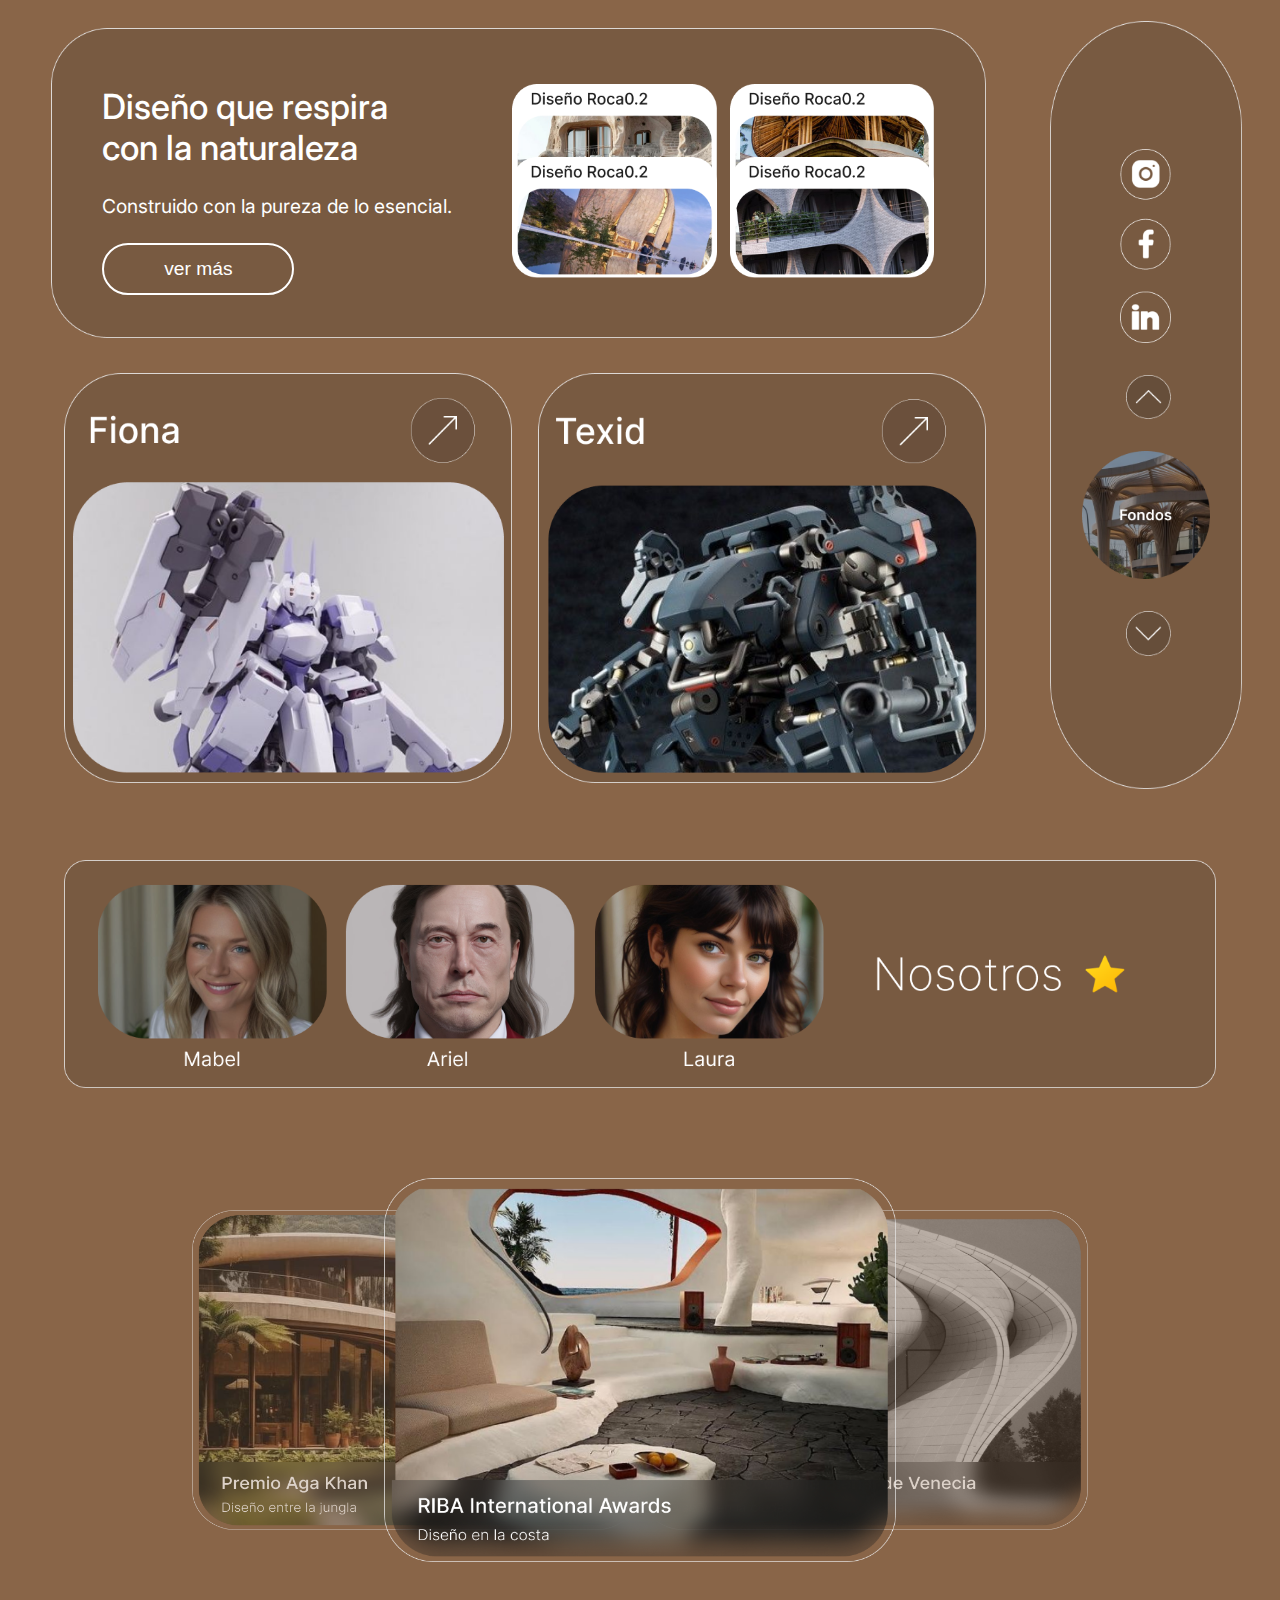
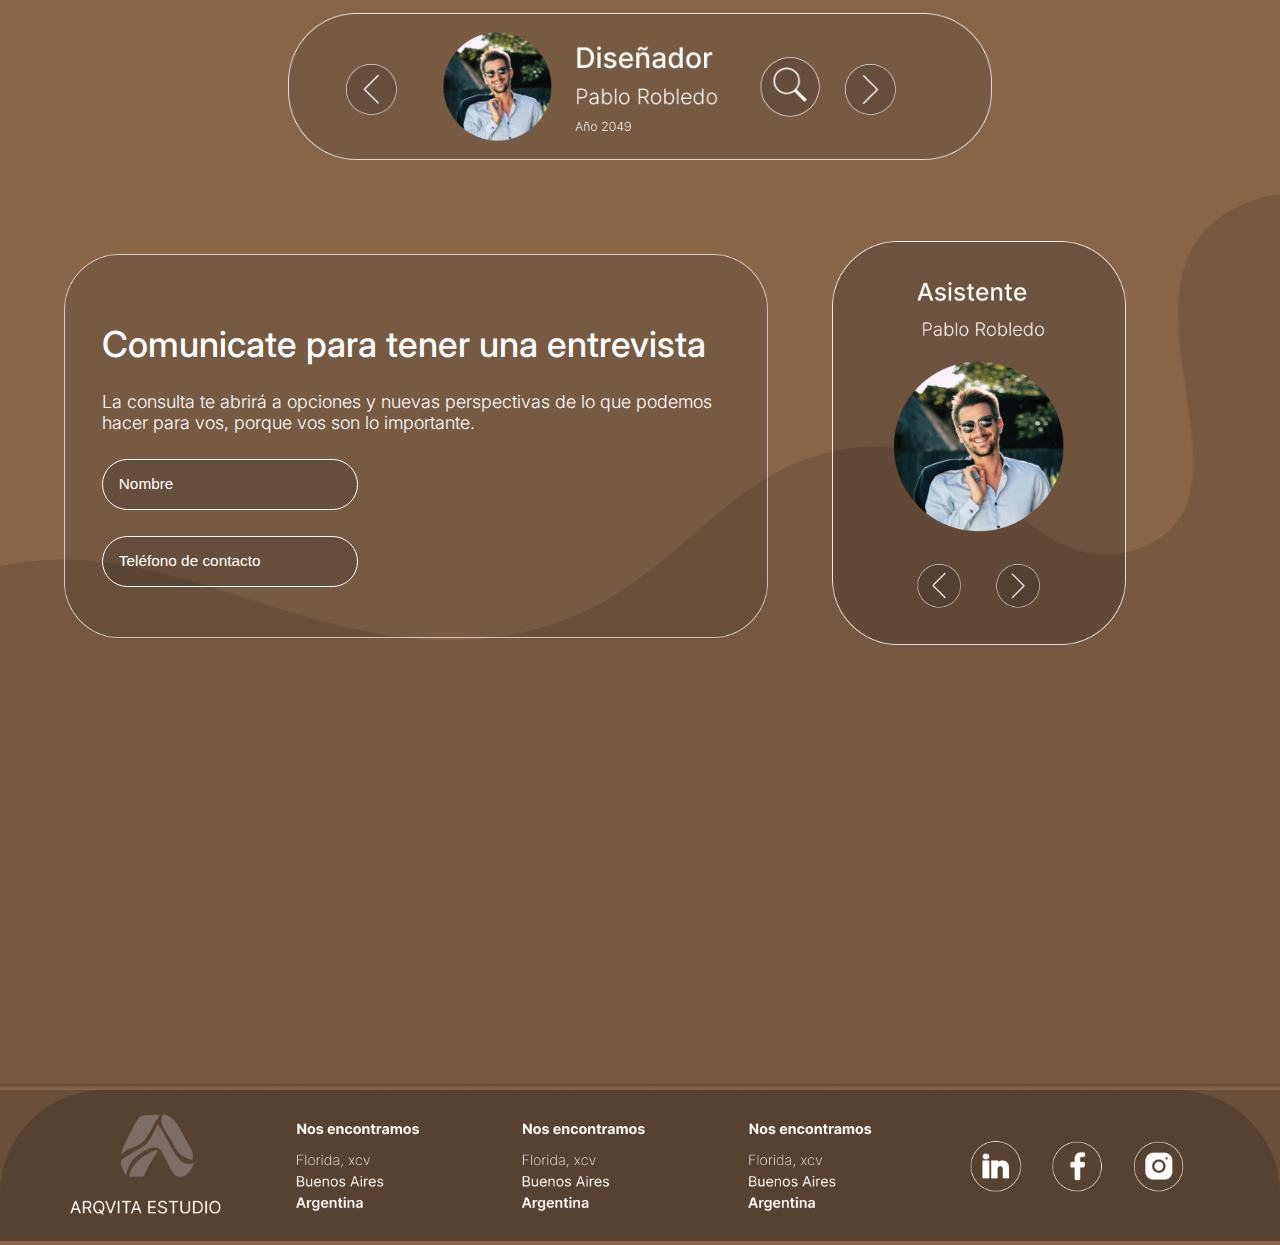
==== commit d2984f59: "Update index.html" ====
--- a/index.html
+++ b/index.html
@@ -27,7 +27,7 @@
 
             <div class="regresiva">
                 <div class="fecha">
-                    <p>¿Cuánto falta para el <span id="fecha">15/11/2024</span>?</p>
+                    <p>¿Cuánto falta para el desenlace de esta historia?</p>
                 </div>
 
                 <div class="cuenta-atras">
--- a/CSS/estilos.css
+++ b/CSS/estilos.css
@@ -20,8 +20,79 @@
     background-color: #896548;
     color: #ffffff;
     overflow-x: hidden;
-
-}
+}
+
+
+.popup-regresiva {
+    overflow: hidden;
+    display: flex;
+    position: fixed;
+    width: 100%;
+    height: 100%;
+    justify-content: center;
+    align-items: center;
+    z-index: 10;
+    background-color: rgba(0, 0, 0, 0.5);
+    backdrop-filter: blur(10px);
+}
+
+.popup-contenido {
+    left: 50%;
+    top: 50%;
+    transform: translate(-50%, -50%);
+    width: 80%;
+    display: flex;
+    padding: 20px;
+    text-align: center;
+    position: relative;
+    align-items: center;
+    flex-direction: column;
+    padding-top: 3rem;
+    padding-bottom: 3rem;
+    border-radius: 1.5rem;
+    background-color: #1E1E1E;
+}
+
+.close-boton {
+    position: absolute;
+    top: 10px;
+    right: 25px;
+    cursor: pointer;
+    font-size: 3vw;
+}
+
+.regresiva {
+    display: flex;
+    flex-direction: column;
+    align-items: center;
+    justify-content: center;
+    gap: 2rem;
+    text-align: center;
+}
+
+.fecha p,
+.fecha span {
+    font-family: "Jura", sans-serif;
+    font-size: 4vw;
+}
+
+.fecha span {
+    font-weight: 600;
+}
+
+.cuenta-atras {
+    display: flex;
+    gap: 3vw;
+    align-items: center;
+    justify-content: center;
+    font-family: "Inter", sans-serif;
+    font-size: 2.5vw;
+    font-weight: 700;
+    margin-top: 1rem;
+    padding-left: 2rem;
+    padding-right: 2rem;
+}
+
 
 h1 {
     font-family: "Jura", sans-serif;
@@ -386,7 +457,7 @@
     width: 10vw;
 }
 
-.item3-der{
+.item3-der {
     width: 10vw;
 }
 
@@ -668,6 +739,7 @@
     width: 100vw;
     height: 100vh;
     background-color: rgba(0, 0, 0, 0.5);
+    backdrop-filter: blur(10px);
     display: flex;
     justify-content: center;
     align-items: center;
@@ -893,8 +965,8 @@
         width: 40vw;
     }
 
-    .item3-izq{
-    width: 95vw;
+    .item3-izq {
+        width: 95vw;
     }
 
     .item3-izq-1 h5 {
@@ -1032,8 +1104,6 @@
         align-items: center;
         justify-items: center;
         flex-direction: column;
-        /* Cambiar a columna en pantallas pequeñas */
-        height: 800px;
     }
 
     .item-5-izq img {
@@ -1064,9 +1134,9 @@
         margin-top: 2vw;
     }
 
-.seccion-5{
-    height: 90vw;
-}
+    .seccion-5 {
+        height: 80vw;
+    }
 
 }
 
